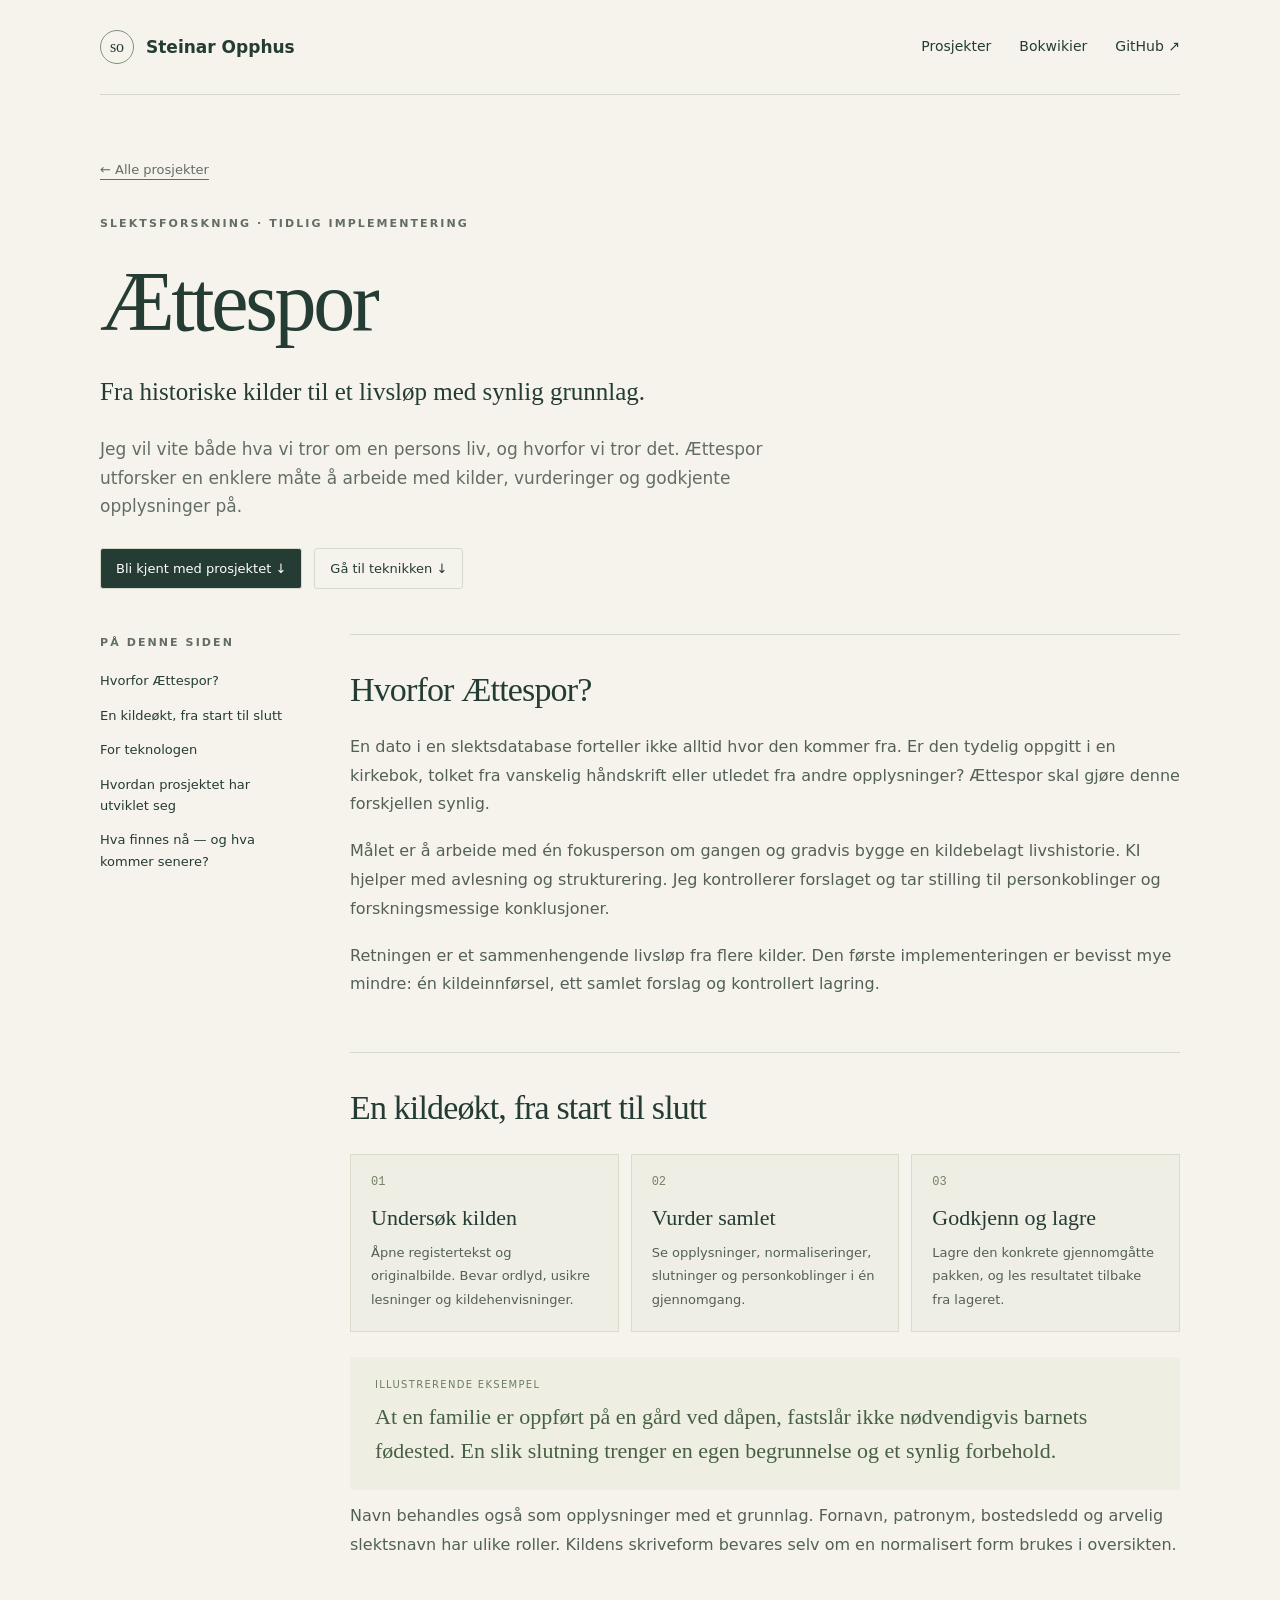
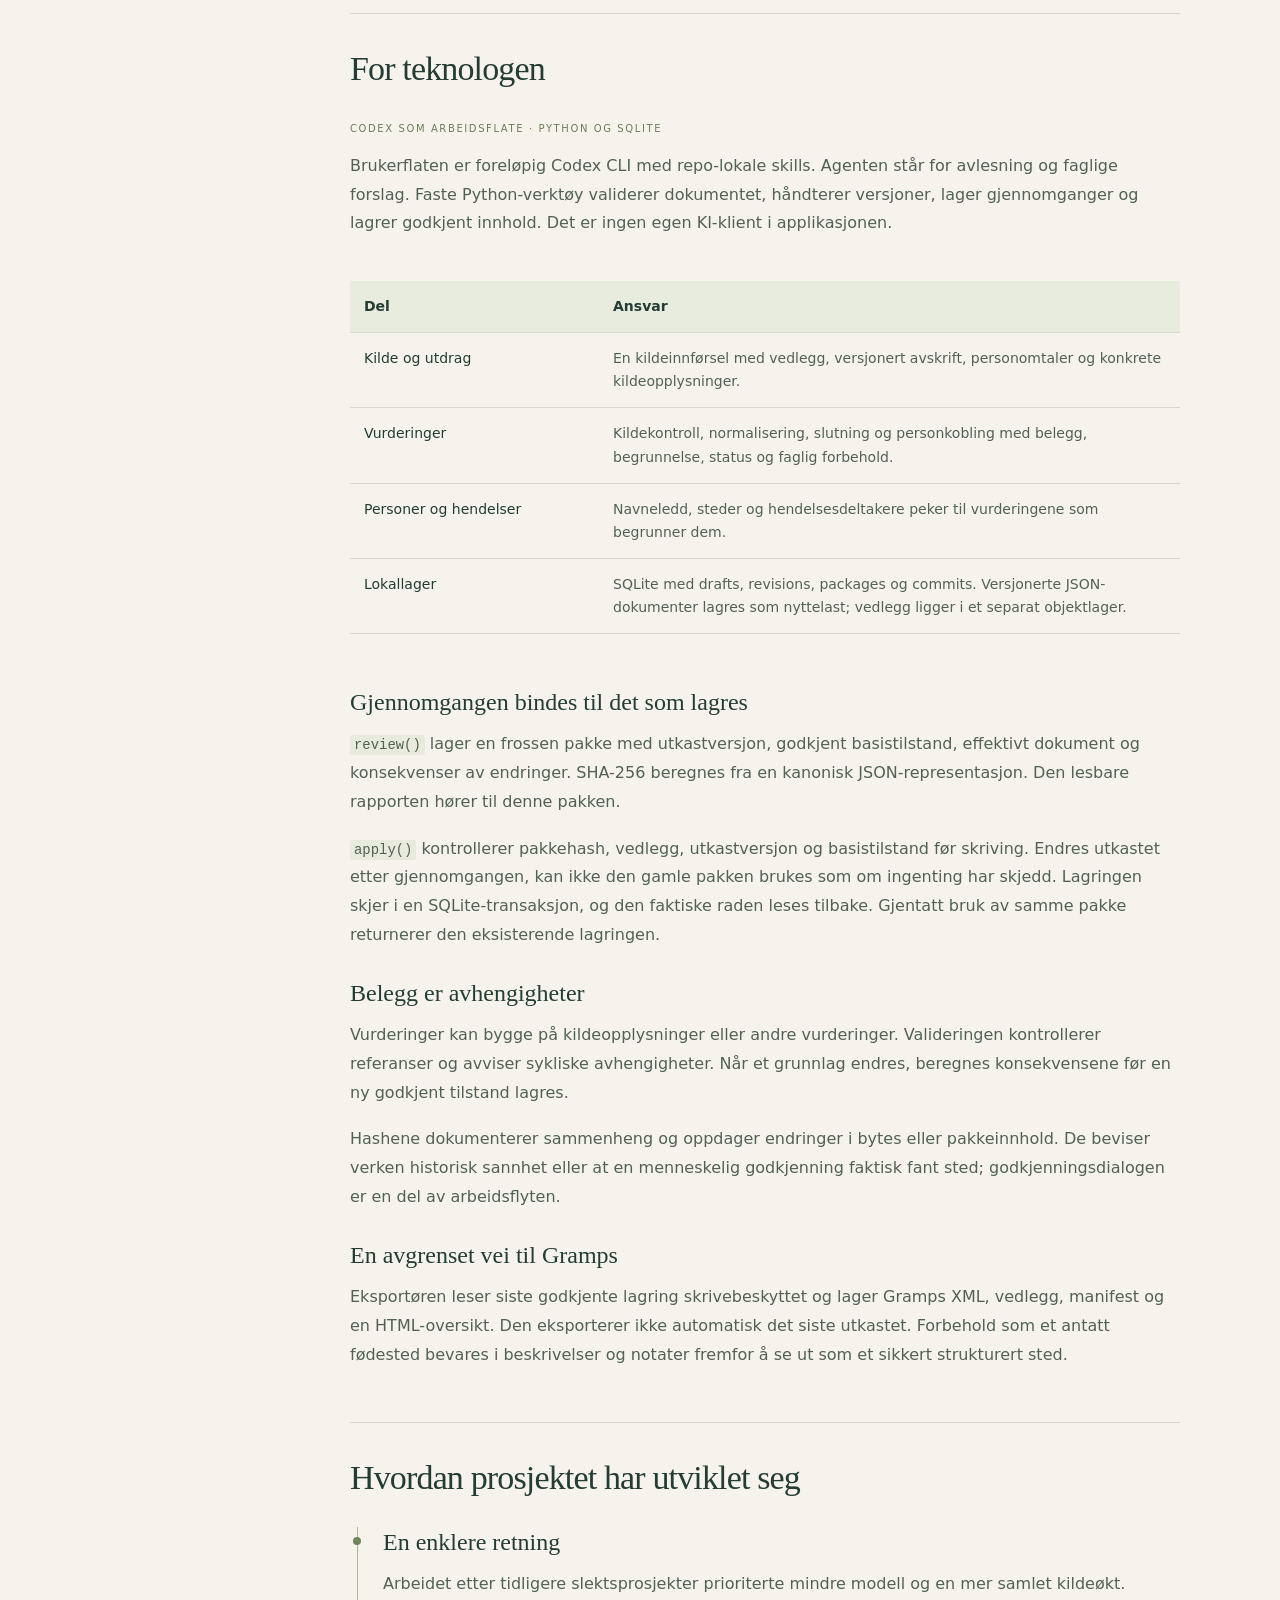
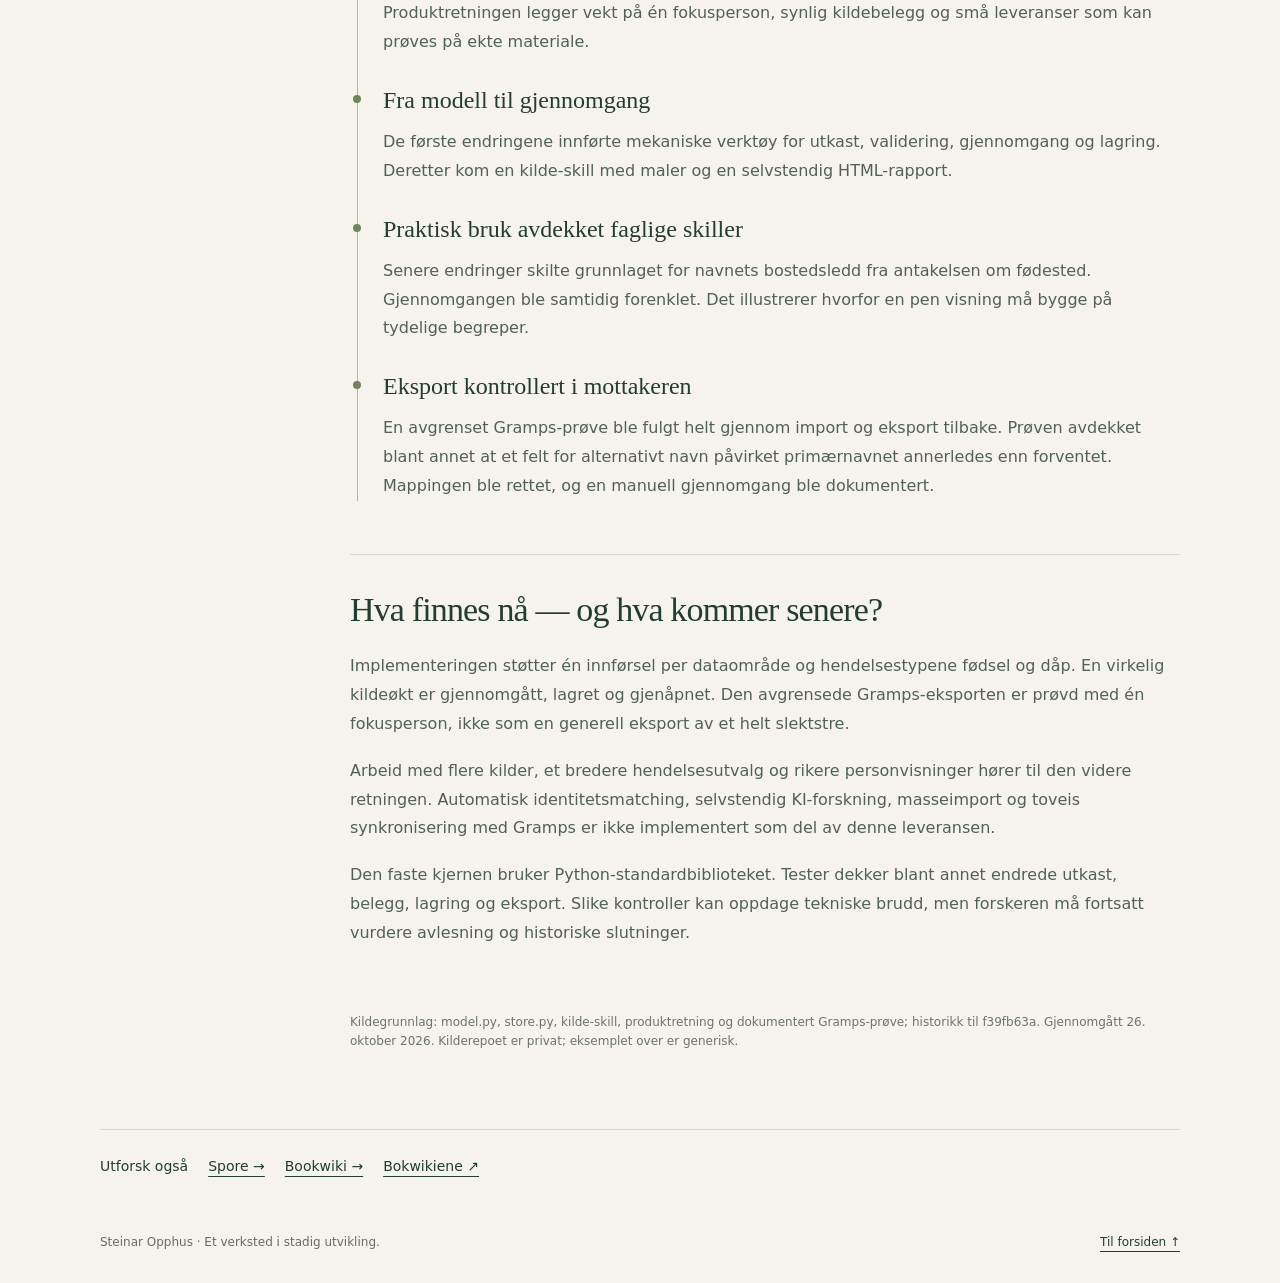
==== aettespor.html @ 86286f9e "Add source-grounded project detail pages for Spore, Bookwiki and Ættespor" ====
<!doctype html><html lang="nb"><head><meta charset="utf-8"><meta name="viewport" content="width=device-width,initial-scale=1"><title>Ættespor — Steinar Opphus</title><meta name="description" content="Fra historiske kilder til et livsløp med synlig grunnlag."><meta name="theme-color" content="#f5f3eb"><link rel="stylesheet" href="site.css"></head><body><a class="skip" href="#innhold">Hopp til innhold</a><div class="wrap"><header><a class="brand" href="index.html"><span class="mark" aria-hidden="true">so</span>Steinar Opphus</a><nav aria-label="Hovedmeny"><a href="index.html#prosjekter">Prosjekter</a><a href="index.html#bokwikier">Bokwikier</a><a href="https://github.com/steinar-opphus">GitHub ↗</a></nav></header><main id="innhold"><div class="detail-hero"><div class="breadcrumb"><a href="index.html#prosjekter">← Alle prosjekter</a></div><p class="eyebrow">Slektsforskning · tidlig implementering</p><h1>Ættespor</h1><p class="lead">Fra historiske kilder til et livsløp med synlig grunnlag.</p><p class="intro">Jeg vil vite både hva vi tror om en persons liv, og hvorfor vi tror det. Ættespor utforsker en enklere måte å arbeide med kilder, vurderinger og godkjente opplysninger på.</p><div class="jump"><a href="#formaal">Bli kjent med prosjektet ↓</a><a href="#teknisk">Gå til teknikken ↓</a></div></div><div class="detail-grid"><aside class="toc" aria-label="På denne siden"><p class="eyebrow">På denne siden</p><a href="#formaal">Hvorfor Ættespor?</a><a href="#arbeidsflyt">En kildeøkt, fra start til slutt</a><a href="#teknisk">For teknologen</a><a href="#historikk">Hvordan prosjektet har utviklet seg</a><a href="#status">Hva finnes nå — og hva kommer senere?</a></aside><div><section class="article-section" id="formaal"><h2>Hvorfor Ættespor?</h2><p>En dato i en slektsdatabase forteller ikke alltid hvor den kommer fra. Er den tydelig oppgitt i en kirkebok, tolket fra vanskelig håndskrift eller utledet fra andre opplysninger? Ættespor skal gjøre denne forskjellen synlig.</p><p>Målet er å arbeide med én fokusperson om gangen og gradvis bygge en kildebelagt livshistorie. KI hjelper med avlesning og strukturering. Jeg kontrollerer forslaget og tar stilling til personkoblinger og forskningsmessige konklusjoner.</p><p>Retningen er et sammenhengende livsløp fra flere kilder. Den første implementeringen er bevisst mye mindre: én kildeinnførsel, ett samlet forslag og kontrollert lagring.</p></section><section class="article-section" id="arbeidsflyt"><h2>En kildeøkt, fra start til slutt</h2><div class="steps"><div class="step"><b>Undersøk kilden</b><p>Åpne registertekst og originalbilde. Bevar ordlyd, usikre lesninger og kildehenvisninger.</p></div><div class="step"><b>Vurder samlet</b><p>Se opplysninger, normaliseringer, slutninger og personkoblinger i én gjennomgang.</p></div><div class="step"><b>Godkjenn og lagre</b><p>Lagre den konkrete gjennomgåtte pakken, og les resultatet tilbake fra lageret.</p></div></div><div class="sample"><small>Illustrerende eksempel</small>At en familie er oppført på en gård ved dåpen, fastslår ikke nødvendigvis barnets fødested. En slik slutning trenger en egen begrunnelse og et synlig forbehold.</div><p>Navn behandles også som opplysninger med et grunnlag. Fornavn, patronym, bostedsledd og arvelig slektsnavn har ulike roller. Kildens skriveform bevares selv om en normalisert form brukes i oversikten.</p></section><section class="article-section" id="teknisk"><h2>For teknologen</h2><span class="tech-label">Codex som arbeidsflate · Python og SQLite</span><p>Brukerflaten er foreløpig Codex CLI med repo-lokale skills. Agenten står for avlesning og faglige forslag. Faste Python-verktøy validerer dokumentet, håndterer versjoner, lager gjennomganger og lagrer godkjent innhold. Det er ingen egen KI-klient i applikasjonen.</p><div class="table-wrap"><table><thead><tr><th>Del</th><th>Ansvar</th></tr></thead><tbody><tr><td>Kilde og utdrag</td><td>En kildeinnførsel med vedlegg, versjonert avskrift, personomtaler og konkrete kildeopplysninger.</td></tr><tr><td>Vurderinger</td><td>Kildekontroll, normalisering, slutning og personkobling med belegg, begrunnelse, status og faglig forbehold.</td></tr><tr><td>Personer og hendelser</td><td>Navneledd, steder og hendelsesdeltakere peker til vurderingene som begrunner dem.</td></tr><tr><td>Lokallager</td><td>SQLite med drafts, revisions, packages og commits. Versjonerte JSON-dokumenter lagres som nyttelast; vedlegg ligger i et separat objektlager.</td></tr></tbody></table></div><h3>Gjennomgangen bindes til det som lagres</h3><p><code>review()</code> lager en frossen pakke med utkastversjon, godkjent basistilstand, effektivt dokument og konsekvenser av endringer. SHA-256 beregnes fra en kanonisk JSON-representasjon. Den lesbare rapporten hører til denne pakken.</p><p><code>apply()</code> kontrollerer pakkehash, vedlegg, utkastversjon og basistilstand før skriving. Endres utkastet etter gjennomgangen, kan ikke den gamle pakken brukes som om ingenting har skjedd. Lagringen skjer i en SQLite-transaksjon, og den faktiske raden leses tilbake. Gjentatt bruk av samme pakke returnerer den eksisterende lagringen.</p><h3>Belegg er avhengigheter</h3><p>Vurderinger kan bygge på kildeopplysninger eller andre vurderinger. Valideringen kontrollerer referanser og avviser sykliske avhengigheter. Når et grunnlag endres, beregnes konsekvensene før en ny godkjent tilstand lagres.</p><p>Hashene dokumenterer sammenheng og oppdager endringer i bytes eller pakkeinnhold. De beviser verken historisk sannhet eller at en menneskelig godkjenning faktisk fant sted; godkjenningsdialogen er en del av arbeidsflyten.</p><h3>En avgrenset vei til Gramps</h3><p>Eksportøren leser siste godkjente lagring skrivebeskyttet og lager Gramps XML, vedlegg, manifest og en HTML-oversikt. Den eksporterer ikke automatisk det siste utkastet. Forbehold som et antatt fødested bevares i beskrivelser og notater fremfor å se ut som et sikkert strukturert sted.</p></section><section class="article-section" id="historikk"><h2>Hvordan prosjektet har utviklet seg</h2><div class="history"><h3>En enklere retning</h3><p>Arbeidet etter tidligere slektsprosjekter prioriterte mindre modell og en mer samlet kildeøkt. Produktretningen legger vekt på én fokusperson, synlig kildebelegg og små leveranser som kan prøves på ekte materiale.</p><h3>Fra modell til gjennomgang</h3><p>De første endringene innførte mekaniske verktøy for utkast, validering, gjennomgang og lagring. Deretter kom en kilde-skill med maler og en selvstendig HTML-rapport.</p><h3>Praktisk bruk avdekket faglige skiller</h3><p>Senere endringer skilte grunnlaget for navnets bostedsledd fra antakelsen om fødested. Gjennomgangen ble samtidig forenklet. Det illustrerer hvorfor en pen visning må bygge på tydelige begreper.</p><h3>Eksport kontrollert i mottakeren</h3><p>En avgrenset Gramps-prøve ble fulgt helt gjennom import og eksport tilbake. Prøven avdekket blant annet at et felt for alternativt navn påvirket primærnavnet annerledes enn forventet. Mappingen ble rettet, og en manuell gjennomgang ble dokumentert.</p></div></section><section class="article-section" id="status"><h2>Hva finnes nå — og hva kommer senere?</h2><p>Implementeringen støtter én innførsel per dataområde og hendelsestypene fødsel og dåp. En virkelig kildeøkt er gjennomgått, lagret og gjenåpnet. Den avgrensede Gramps-eksporten er prøvd med én fokusperson, ikke som en generell eksport av et helt slektstre.</p><p>Arbeid med flere kilder, et bredere hendelsesutvalg og rikere personvisninger hører til den videre retningen. Automatisk identitetsmatching, selvstendig KI-forskning, masseimport og toveis synkronisering med Gramps er ikke implementert som del av denne leveransen.</p><p>Den faste kjernen bruker Python-standardbiblioteket. Tester dekker blant annet endrede utkast, belegg, lagring og eksport. Slike kontroller kan oppdage tekniske brudd, men forskeren må fortsatt vurdere avlesning og historiske slutninger.</p></section><p class="source-note">Kildegrunnlag: model.py, store.py, kilde-skill, produktretning og dokumentert Gramps-prøve; historikk til f39fb63a. Gjennomgått 26. oktober 2026. Kilderepoet er privat; eksemplet over er generisk.</p></div></div><div class="next-projects"><span>Utforsk også</span><a href="spore.html">Spore →</a><a href="bookwiki.html">Bookwiki →</a><a href="index.html#bokwikier">Bokwikiene ↗</a></div></main><footer><span>Steinar Opphus · Et verksted i stadig utvikling.</span><a href="index.html">Til forsiden ↑</a></footer></div></body></html>
---- site.css ----
:root{--paper:#f5f3eb;--ink:#243c33;--muted:#626e64;--line:#d5d9cc;--green:#315b46;--serif:Georgia,'Times New Roman',serif}*{box-sizing:border-box}html{scroll-behavior:smooth;scroll-padding-top:28px}body{margin:0;background:var(--paper);color:var(--ink);font:17px/1.65 system-ui,-apple-system,BlinkMacSystemFont,'Segoe UI',sans-serif}a{color:inherit;text-decoration-thickness:1px;text-underline-offset:5px}a:hover{color:#6b5734}a:focus-visible,summary:focus-visible{outline:3px solid #a47330;outline-offset:6px}::selection{background:#d5dfc5}.wrap{max-width:1160px;margin:auto;padding:0 40px}.skip{position:absolute;top:-100px;background:var(--ink);color:white;padding:10px;z-index:3}.skip:focus{top:0}header{display:flex;justify-content:space-between;align-items:center;padding:30px 0;border-bottom:1px solid var(--line);gap:24px}.brand{font-size:17px;font-weight:650;text-decoration:none;display:flex;align-items:center;gap:12px}.mark{width:34px;height:34px;border:1px solid #7f927d;border-radius:50%;display:grid;place-items:center;font:16px var(--serif)}nav{display:flex;gap:28px;font-size:14px}nav a{text-decoration:none}.hero{position:relative;padding:88px 0 76px;display:grid;grid-template-columns:1.4fr 1fr;gap:38px;align-items:center}.eyebrow{font-size:11px;letter-spacing:.19em;text-transform:uppercase;font-weight:650;color:var(--muted);margin:0 0 22px}.hero h1{font:clamp(48px,5.5vw,76px)/1.08 var(--serif);letter-spacing:-.045em;margin:0 0 26px;font-weight:400}.hero h1 em{font-weight:400;color:#657951}.hero p.intro{max-width:520px;color:var(--muted);font-size:18px;line-height:1.8}.button{display:inline-flex;gap:25px;align-items:center;margin-top:20px;background:var(--ink);color:#fff;padding:12px 21px;text-decoration:none;font-size:14px;border-radius:3px}.button:hover{background:var(--green);color:white}.hero-art{height:340px;position:relative;display:grid;place-items:center}.orbit{width:265px;height:265px;border:1px solid #cbd3c0;border-radius:50%;position:absolute}.orbit:after{content:'';position:absolute;inset:25px;border:1px dashed #cbd3c0;border-radius:50%}.note{position:absolute;background:#fffef8;border:1px solid #d8dccc;border-radius:4px;box-shadow:0 15px 30px #243c330b;padding:20px 24px;width:178px}.note strong{display:block;font:23px var(--serif);margin:4px 0}.note small{font-size:10px;letter-spacing:.13em;text-transform:uppercase;color:var(--muted)}.note .glyph{font:32px var(--serif);color:#778b58}.note.one{left:8%;top:9%;transform:rotate(-9deg)}.note.two{right:-1%;top:35%;transform:rotate(8deg);background:#e3e9db}.note.three{left:11%;bottom:0;transform:rotate(-3deg);background:#eee7da}.caption{font-size:10px;letter-spacing:.15em;text-transform:uppercase;color:#788471}.section-head{display:flex;justify-content:space-between;gap:24px;align-items:baseline;margin:0 0 30px;border-top:1px solid var(--line);padding-top:30px}.section-head h2{font:34px var(--serif);margin:0;letter-spacing:-.025em}.section-head span{font-size:12px;color:var(--muted)}.projects{padding-bottom:70px}.project{display:grid;grid-template-columns:1fr 1fr;min-height:330px;border:1px solid var(--line);margin-bottom:24px;background:#faf9f3;border-radius:6px;overflow:hidden}.project:nth-of-type(even) .visual{order:2}.copy{padding:36px 42px}.status{font-size:10px;text-transform:uppercase;letter-spacing:.12em;color:#526b46;display:flex;align-items:center;gap:7px}.status:before{content:'';width:6px;height:6px;background:#738c54;border-radius:50%}.copy h3{font:38px var(--serif);margin:12px 0 6px;letter-spacing:-.03em}.subtitle{font-size:15px;margin:0 0 15px;color:#62704d}.copy p{font-size:15px;color:var(--muted);margin:12px 0}.tags{display:flex;gap:8px;flex-wrap:wrap;margin:22px 0 0}.tags span{font:10px/1.5 ui-monospace,monospace;border:1px solid #d9ddcf;border-radius:3px;padding:4px 8px;color:#5a675b}details{margin-top:22px;font-size:14px;border-top:1px solid var(--line);padding-top:13px}summary{cursor:pointer;list-style:none;font-weight:550}summary:after{content:'+';float:right;font-size:19px}details[open] summary:after{content:'−'}details p{font-size:14px!important}details ul{padding-left:19px;color:var(--muted)}.visual{background:#e1e7d8;display:flex;flex-direction:column;align-items:center;justify-content:center;padding:35px;position:relative;min-height:310px}.visual .caption{position:absolute;bottom:16px;left:22px}.phone{background:#f9faf4;border:5px solid #344c3d;border-radius:26px;width:200px;box-shadow:15px 22px 0 #82927224;padding:17px 13px;transform:rotate(-5deg)}.phone-top{display:flex;justify-content:space-between;font:10px system-ui;margin-bottom:10px}.phone-scene{height:105px;background:#d9e2c7;border-radius:9px;display:grid;place-items:center}.mushroom{width:80px;height:45px;border-radius:90px 90px 12px 12px;background:#8a9c61;position:relative;margin-top:-20px}.mushroom:after{content:'';position:absolute;width:17px;height:42px;background:#b4bea0;left:32px;top:45px;border-radius:0 0 7px 7px}.phone b{font:18px var(--serif);display:block;margin-top:12px}.phone p{font-size:9px;line-height:1.5;color:#5f6b59;margin:5px 0 10px}.phone-bar{height:5px;background:#d5ddca;border-radius:4px;margin:7px 0}.phone-bar.short{width:67%}.phone-pill{background:#365940;color:white;text-align:center;padding:7px;font-size:9px;border-radius:5px;margin-top:12px}.book-visual{background:#e6e3dc}.mini-wiki{width:100%;max-width:350px;background:#fffdf7;border:1px solid #c9c6b8;box-shadow:10px 14px 0 #a29d8b1f;transform:rotate(3deg);border-radius:3px;padding:18px}.mini-title{font:24px var(--serif);border-bottom:1px solid #dedbd1;padding-bottom:12px}.mini-body{display:grid;grid-template-columns:73px 1fr;gap:16px;margin-top:15px}.mini-sidebar{font:9px/2.5 system-ui;color:#77796c;border-right:1px solid #dedbd1}.mini-content{font:15px var(--serif)}.mini-content small{display:block;font:9px system-ui;color:#777;margin:7px 0 13px}.mini-lines{height:6px;background:#e3e5d9;margin:9px 0}.mini-cards{display:flex;gap:8px;margin-top:15px}.mini-cards span{background:#dbe2cc;height:60px;flex:1}.mini-cards span:last-child{background:#d8d9cc}.ancestry-visual{background:#e9e3d4}.record{width:100%;max-width:320px;background:#fdfbf4;padding:25px;border:1px solid #d6d0c1;transform:rotate(-3deg);box-shadow:12px 16px 0 #bcb39826}.record-title{font:23px var(--serif);border-bottom:1px solid #ded7c8;padding-bottom:16px}.timeline{border-left:1px solid #b1b99e;margin:20px 0 0 9px;padding-left:20px}.event{position:relative;font-size:10px;padding-bottom:18px;color:#6c735f}.event:before{content:'';position:absolute;left:-24px;top:5px;width:7px;height:7px;border-radius:50%;background:#7e8f64}.event b{font:16px var(--serif);display:block;color:#344a3a}.record-foot{font-size:9px;color:#7a7d6c;border-top:1px solid #ded7c8;padding-top:10px}.archive{display:grid;grid-template-columns:200px 1fr;gap:38px;padding:25px 10px 5px}.archive h3{font:27px var(--serif);margin:6px 0}.archive p{font-size:15px;color:var(--muted);margin:0}.archive .paused{font-size:10px;letter-spacing:.12em;text-transform:uppercase;color:#7c725e}.archive details{max-width:660px}.shelf{background:#e9ecdf;padding:55px 0 64px;border-top:1px solid #d5dbcb}.shelf .section-head{border:0;padding:0;margin-bottom:16px}.shelf-intro{color:var(--muted);font-size:15px;margin-bottom:32px;max-width:660px}.books{display:grid;grid-template-columns:repeat(4,1fr);gap:25px}.book{display:block;text-decoration:none}.cover{aspect-ratio:3/4;background:#3b4b46;border-radius:2px 7px 7px 2px;padding:25px 20px;display:flex;flex-direction:column;justify-content:space-between;box-shadow:5px 7px 13px #22362915,inset 7px 0 #0002;color:#eee9d5;border:1px solid #0001;transition:transform .2s}.book:hover .cover{transform:translateY(-6px)}.cover .author{font-size:9px;letter-spacing:.16em;text-transform:uppercase}.cover .book-title{font:clamp(22px,2.5vw,31px)/1.1 var(--serif);letter-spacing:-.03em}.cover .motif{font:52px var(--serif);opacity:.55}.cover .edition{font:8px system-ui;letter-spacing:.2em;text-transform:uppercase}.ove{background:#aab39a;color:#263e33}.flowers{background:#695e76;color:#f2e8d9}.road{background:#aaa69b;color:#363932}.book-label{display:flex;justify-content:space-between;gap:10px;font-size:12px;margin-top:16px;color:#455543}.book-label span:first-child{font-weight:550}.book-note{font-size:11px;color:#67705f;margin-top:25px}footer{display:flex;justify-content:space-between;align-items:center;gap:20px;padding:30px 0;color:var(--muted);font-size:12px}footer a{color:var(--ink)}@media(max-width:800px){.wrap{padding:0 24px}.hero{grid-template-columns:1fr;padding:60px 0 45px}.hero-art{display:none}.hero h1{font-size:60px}.project{grid-template-columns:1fr}.project:nth-of-type(even) .visual{order:0}.copy{padding:28px}.visual{min-height:300px}.books{grid-template-columns:repeat(2,1fr);gap:25px}.cover .book-title{font-size:30px}.archive{grid-template-columns:1fr;gap:13px}.section-head{align-items:flex-start}.section-head span{max-width:130px;text-align:right}}@media(max-width:420px){header{align-items:flex-start;gap:12px}.brand{font-size:14px}.mark{display:none}nav{gap:15px;font-size:12px}.hero h1{font-size:48px}.hero p.intro{font-size:16px}.section-head h2{font-size:28px}.cover{padding:20px 14px}.cover .book-title{font-size:24px}.cover .author{font-size:8px}footer{align-items:flex-start}}@media(prefers-reduced-motion:reduce){html{scroll-behavior:auto}.cover{transition:none}}

.detail-hero{padding:64px 0 45px;max-width:820px}.breadcrumb{font-size:13px;color:var(--muted);margin-bottom:35px}.detail-hero h1{font:clamp(48px,7vw,84px)/1.1 var(--serif);letter-spacing:-.04em;margin:12px 0 20px}.detail-hero .lead{font:25px/1.5 var(--serif);max-width:750px}.detail-hero .intro{color:var(--muted);max-width:720px}.jump{display:flex;gap:12px;flex-wrap:wrap;margin-top:28px}.jump a{font-size:13px;padding:9px 15px;border:1px solid var(--line);border-radius:3px;text-decoration:none}.jump a:first-child{background:var(--ink);color:white}.detail-grid{display:grid;grid-template-columns:190px 1fr;gap:60px;padding-bottom:65px}.toc{font-size:13px;position:sticky;top:28px;align-self:start}.toc a{display:block;margin:13px 0;text-decoration:none}.toc .eyebrow{margin-bottom:18px}.article-section{padding:35px 0;border-top:1px solid var(--line);scroll-margin-top:25px}.article-section h2{font:34px/1.2 var(--serif);letter-spacing:-.025em;margin:0 0 22px}.article-section h3{font:24px/1.3 var(--serif);margin:28px 0 12px}.article-section p,.article-section li{font-size:16px;line-height:1.8;color:#536155}.article-section p{margin:12px 0 18px}.article-section ul,.article-section ol{padding-left:22px}.article-section li{margin:8px 0}.article-section strong{color:var(--ink)}.callout{border-left:3px solid #819467;background:#e9eddf;padding:18px 23px;margin:25px 0}.callout p{margin:0}.steps{counter-reset:step;display:grid;grid-template-columns:repeat(3,1fr);gap:12px;margin:25px 0}.step{background:#efeee4;border:1px solid #dadccc;padding:20px}.step:before{counter-increment:step;content:'0'counter(step);display:block;font:12px ui-monospace,monospace;color:#738163;margin-bottom:16px}.step b{display:block;font:22px var(--serif);margin-bottom:10px}.step p{font-size:13px;margin:0}.tech-label{font-size:10px;letter-spacing:.16em;text-transform:uppercase;color:#6c7c5d}.table-wrap{overflow-x:auto}table{width:100%;border-collapse:collapse;font-size:14px;margin:25px 0}th,td{text-align:left;vertical-align:top;padding:14px;border-bottom:1px solid var(--line)}th{background:#e8ecde;font-weight:600}td:first-child{width:30%;color:var(--ink)}td{color:#536155}code{font-size:.87em;background:#e7eadd;padding:2px 4px;border-radius:3px;overflow-wrap:anywhere}.history{border-left:1px solid #adb99e;margin:24px 0 0 7px;padding-left:25px}.history h3{position:relative}.history h3:before{content:'';position:absolute;left:-30px;top:10px;width:8px;height:8px;border-radius:50%;background:#71835d}.source-note{font-size:12px!important;color:#6c7567!important}.next-projects{display:flex;gap:20px;flex-wrap:wrap;border-top:1px solid var(--line);padding:25px 0;font-size:14px}.sample{font:22px/1.55 var(--serif);color:#476044;padding:22px 25px;background:#eeeee2;border-radius:4px}.sample small{display:block;font:10px system-ui;text-transform:uppercase;letter-spacing:.13em;margin-bottom:10px;color:#6f7d64}@media(max-width:800px){.detail-grid{grid-template-columns:1fr;gap:10px}.toc{position:static;display:flex;gap:15px;flex-wrap:wrap;padding-bottom:15px}.toc .eyebrow{width:100%;margin-bottom:0}.toc a{margin:0}.detail-hero{padding-top:35px}.steps{grid-template-columns:1fr}.step{display:grid;grid-template-columns:30px 1fr;gap:0 12px}.step:before{grid-row:1/3}.step p{grid-column:2}.detail-hero .lead{font-size:22px}.article-section h2{font-size:29px}}
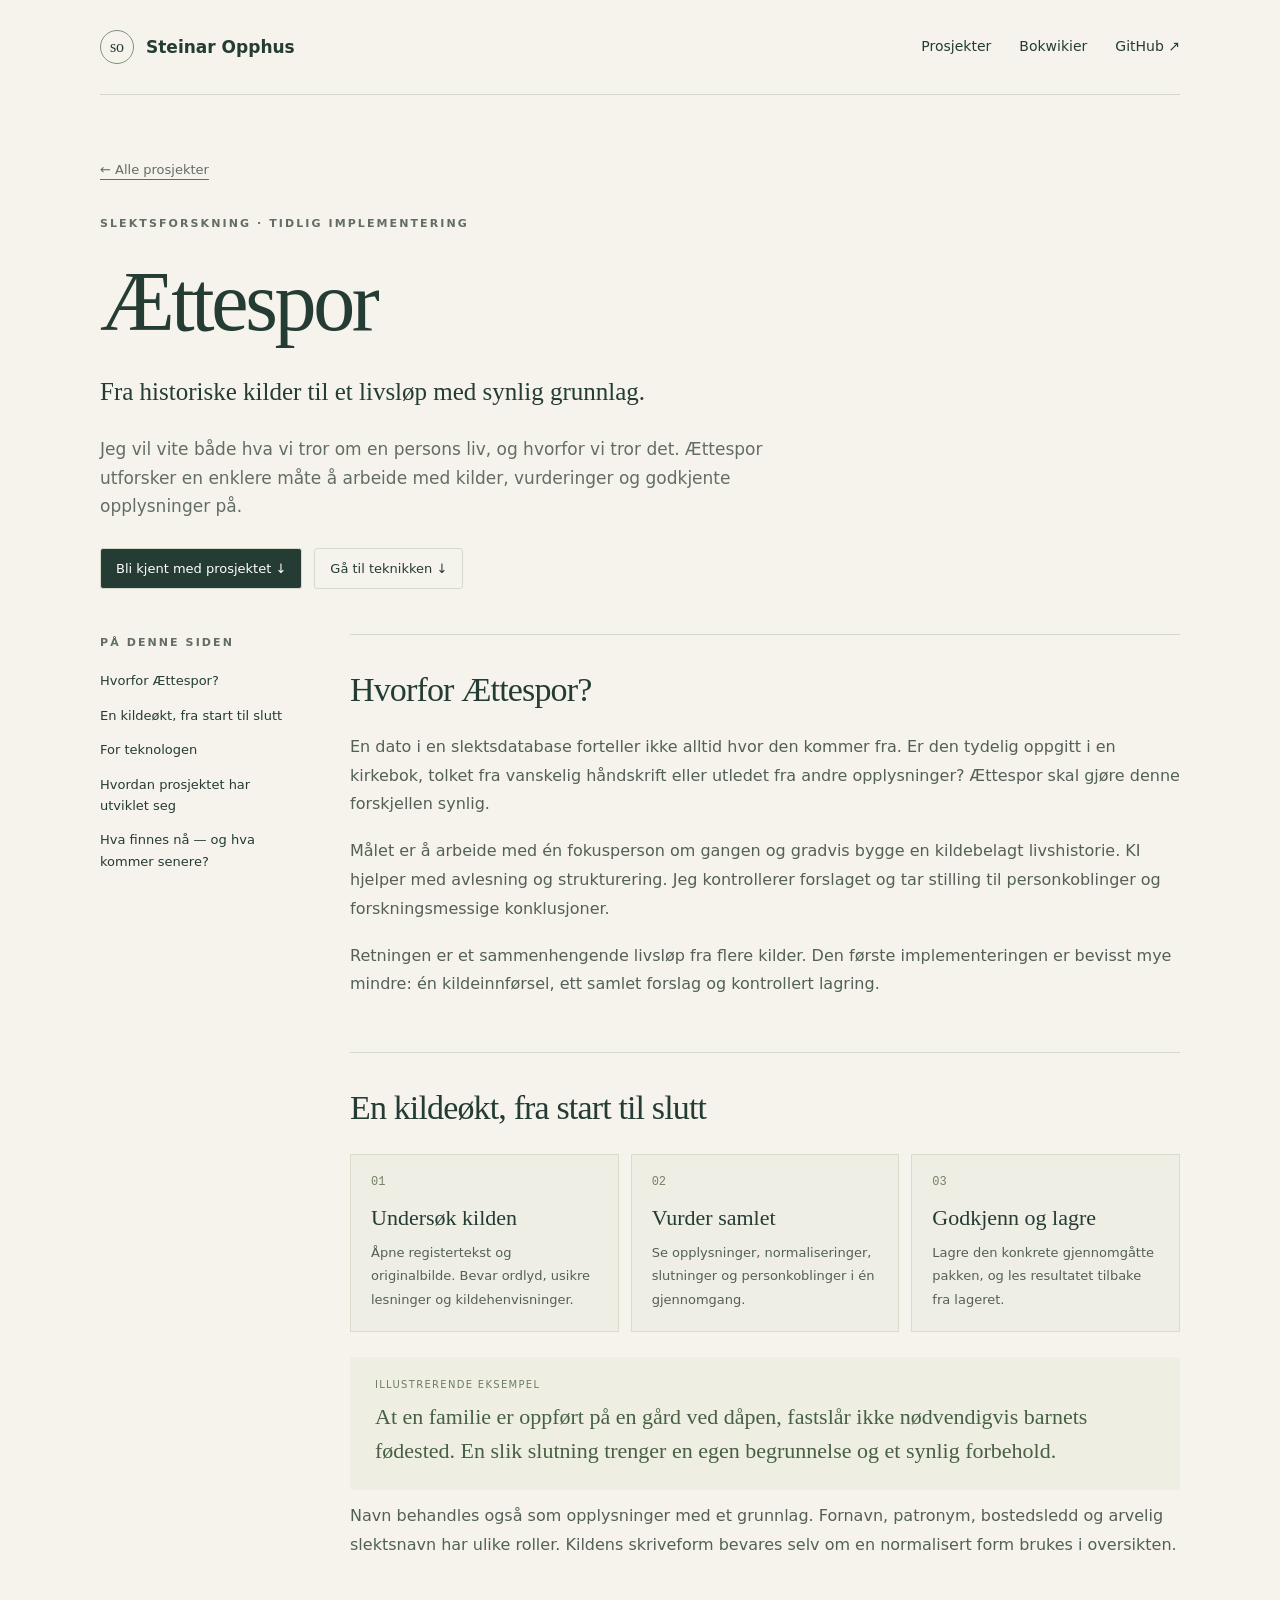
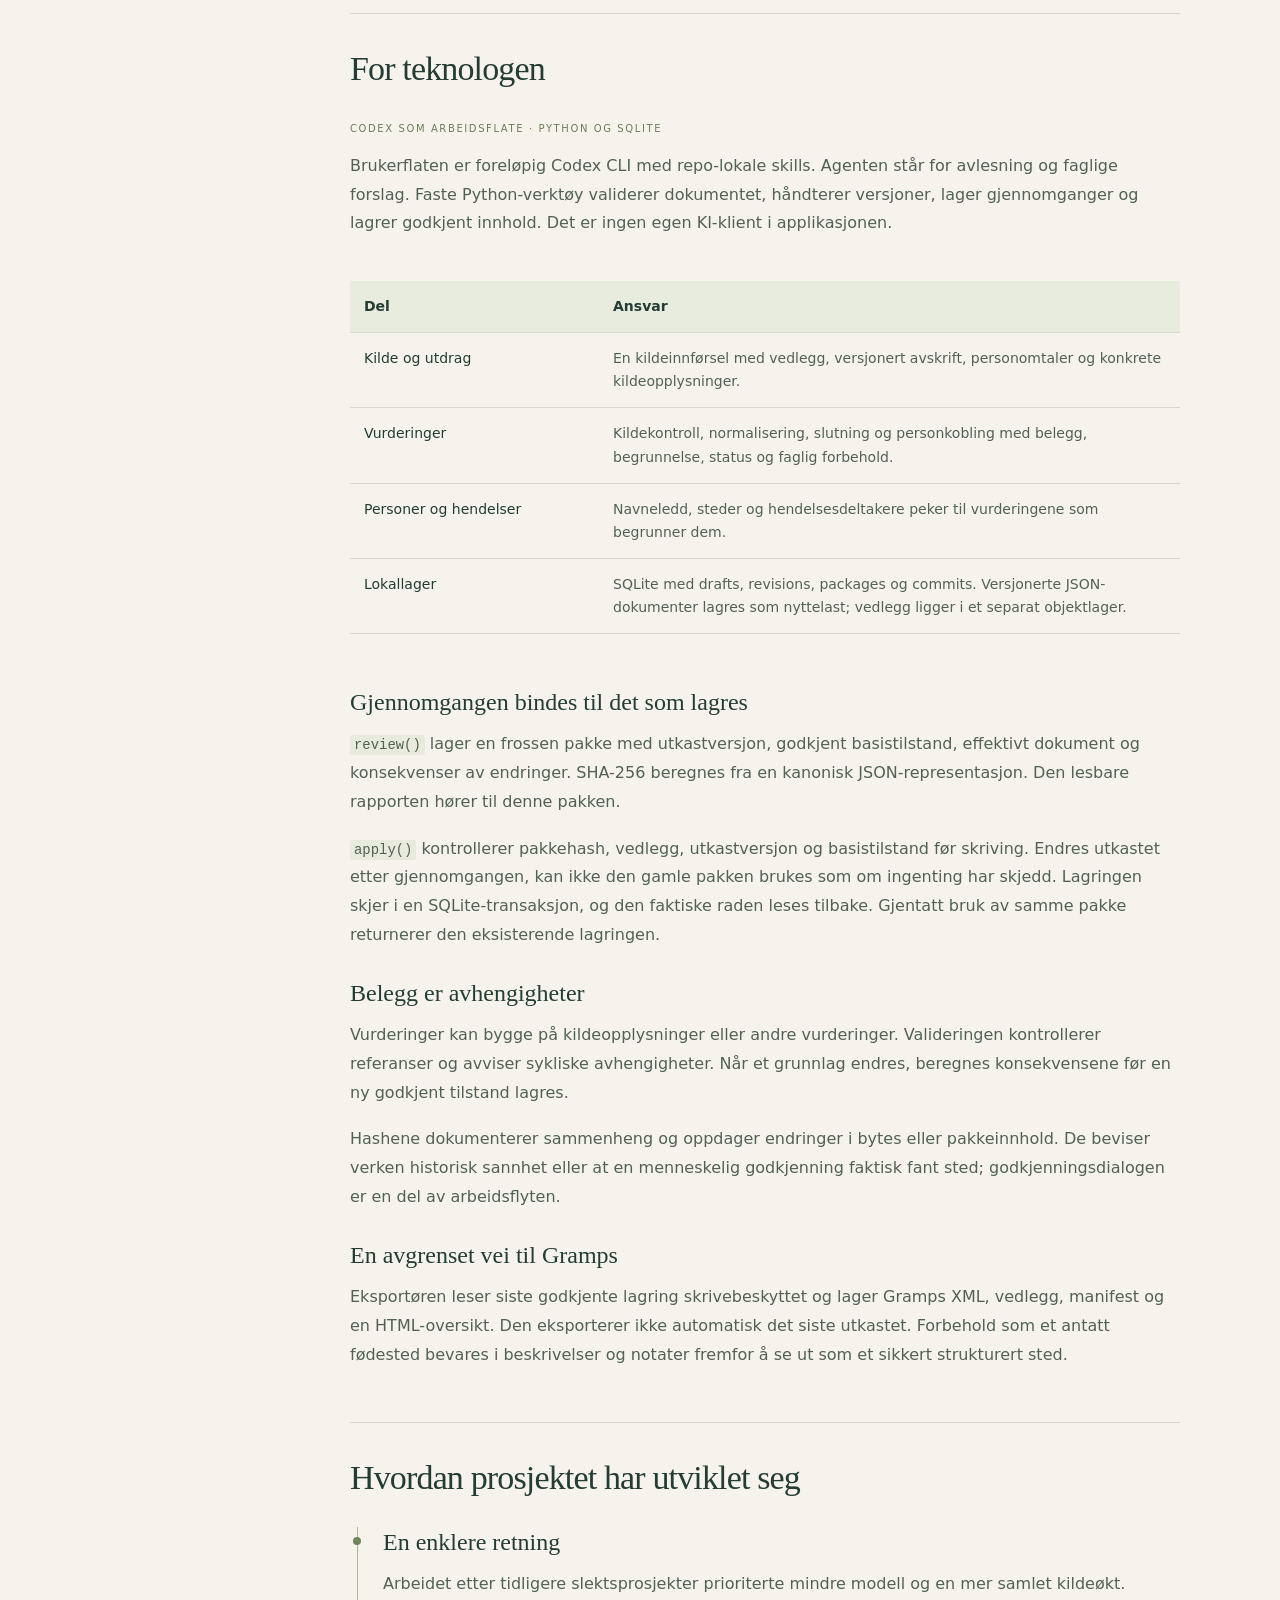
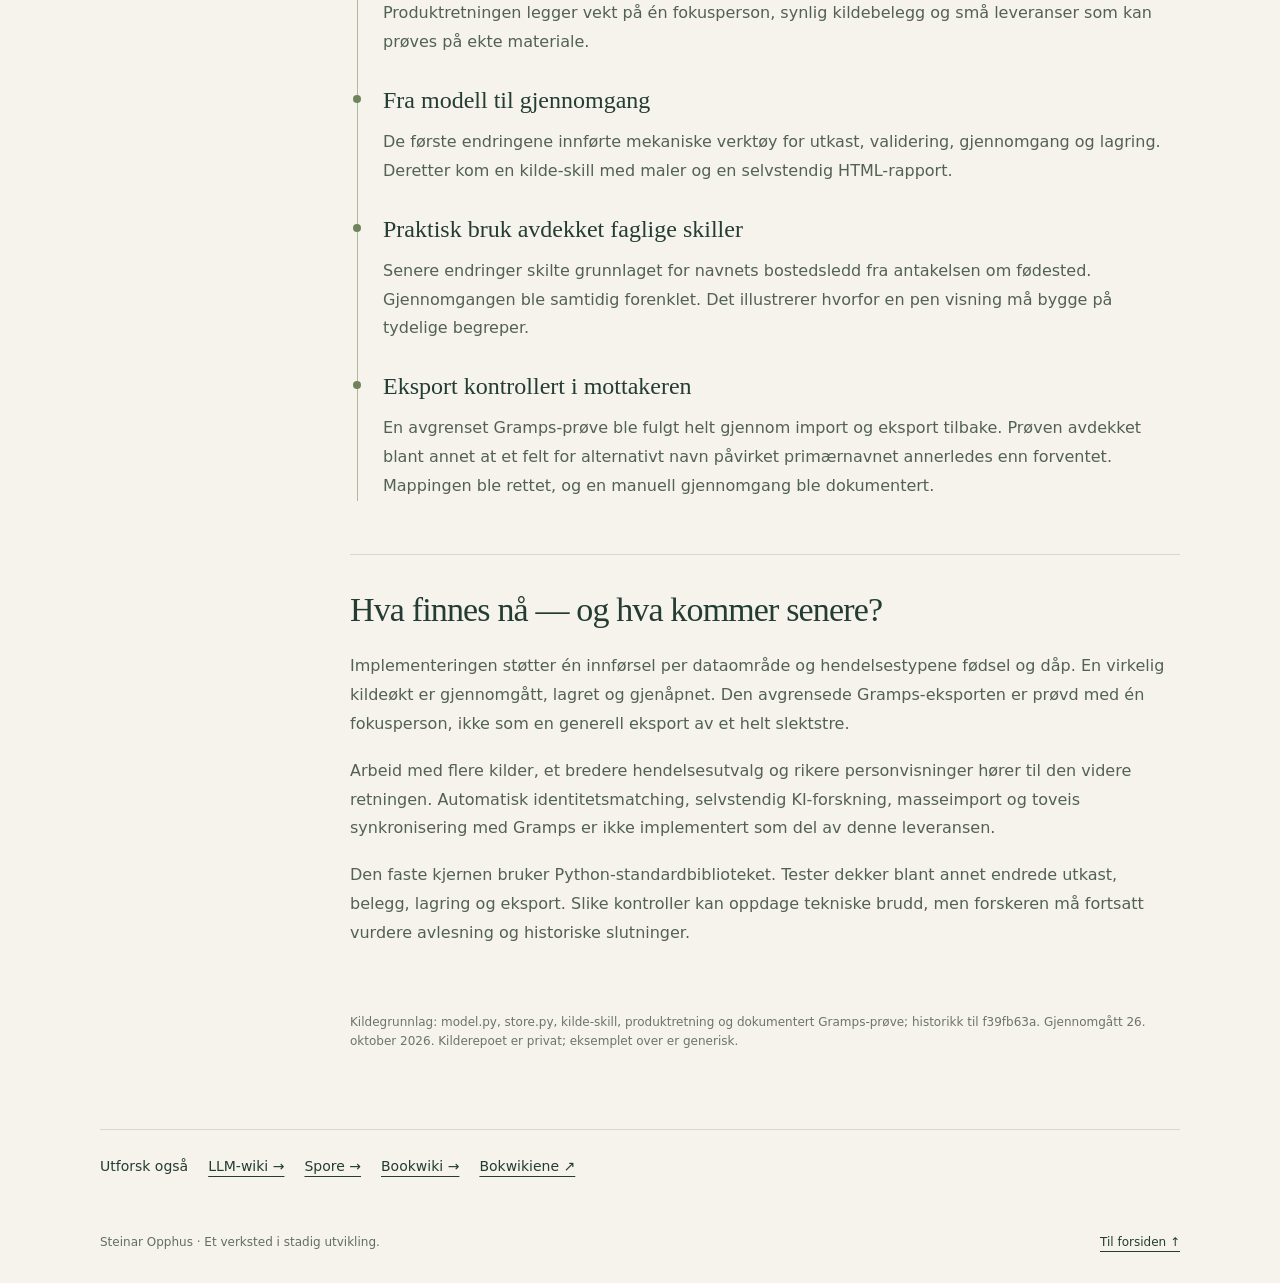
==== commit 315eab2a: "Present personal LLM wiki workflow with public project detail page" ====
--- a/aettespor.html
+++ b/aettespor.html
@@ -1 +1 @@
-<!doctype html><html lang="nb"><head><meta charset="utf-8"><meta name="viewport" content="width=device-width,initial-scale=1"><title>Ættespor — Steinar Opphus</title><meta name="description" content="Fra historiske kilder til et livsløp med synlig grunnlag."><meta name="theme-color" content="#f5f3eb"><link rel="stylesheet" href="site.css"></head><body><a class="skip" href="#innhold">Hopp til innhold</a><div class="wrap"><header><a class="brand" href="index.html"><span class="mark" aria-hidden="true">so</span>Steinar Opphus</a><nav aria-label="Hovedmeny"><a href="index.html#prosjekter">Prosjekter</a><a href="index.html#bokwikier">Bokwikier</a><a href="https://github.com/steinar-opphus">GitHub ↗</a></nav></header><main id="innhold"><div class="detail-hero"><div class="breadcrumb"><a href="index.html#prosjekter">← Alle prosjekter</a></div><p class="eyebrow">Slektsforskning · tidlig implementering</p><h1>Ættespor</h1><p class="lead">Fra historiske kilder til et livsløp med synlig grunnlag.</p><p class="intro">Jeg vil vite både hva vi tror om en persons liv, og hvorfor vi tror det. Ættespor utforsker en enklere måte å arbeide med kilder, vurderinger og godkjente opplysninger på.</p><div class="jump"><a href="#formaal">Bli kjent med prosjektet ↓</a><a href="#teknisk">Gå til teknikken ↓</a></div></div><div class="detail-grid"><aside class="toc" aria-label="På denne siden"><p class="eyebrow">På denne siden</p><a href="#formaal">Hvorfor Ættespor?</a><a href="#arbeidsflyt">En kildeøkt, fra start til slutt</a><a href="#teknisk">For teknologen</a><a href="#historikk">Hvordan prosjektet har utviklet seg</a><a href="#status">Hva finnes nå — og hva kommer senere?</a></aside><div><section class="article-section" id="formaal"><h2>Hvorfor Ættespor?</h2><p>En dato i en slektsdatabase forteller ikke alltid hvor den kommer fra. Er den tydelig oppgitt i en kirkebok, tolket fra vanskelig håndskrift eller utledet fra andre opplysninger? Ættespor skal gjøre denne forskjellen synlig.</p><p>Målet er å arbeide med én fokusperson om gangen og gradvis bygge en kildebelagt livshistorie. KI hjelper med avlesning og strukturering. Jeg kontrollerer forslaget og tar stilling til personkoblinger og forskningsmessige konklusjoner.</p><p>Retningen er et sammenhengende livsløp fra flere kilder. Den første implementeringen er bevisst mye mindre: én kildeinnførsel, ett samlet forslag og kontrollert lagring.</p></section><section class="article-section" id="arbeidsflyt"><h2>En kildeøkt, fra start til slutt</h2><div class="steps"><div class="step"><b>Undersøk kilden</b><p>Åpne registertekst og originalbilde. Bevar ordlyd, usikre lesninger og kildehenvisninger.</p></div><div class="step"><b>Vurder samlet</b><p>Se opplysninger, normaliseringer, slutninger og personkoblinger i én gjennomgang.</p></div><div class="step"><b>Godkjenn og lagre</b><p>Lagre den konkrete gjennomgåtte pakken, og les resultatet tilbake fra lageret.</p></div></div><div class="sample"><small>Illustrerende eksempel</small>At en familie er oppført på en gård ved dåpen, fastslår ikke nødvendigvis barnets fødested. En slik slutning trenger en egen begrunnelse og et synlig forbehold.</div><p>Navn behandles også som opplysninger med et grunnlag. Fornavn, patronym, bostedsledd og arvelig slektsnavn har ulike roller. Kildens skriveform bevares selv om en normalisert form brukes i oversikten.</p></section><section class="article-section" id="teknisk"><h2>For teknologen</h2><span class="tech-label">Codex som arbeidsflate · Python og SQLite</span><p>Brukerflaten er foreløpig Codex CLI med repo-lokale skills. Agenten står for avlesning og faglige forslag. Faste Python-verktøy validerer dokumentet, håndterer versjoner, lager gjennomganger og lagrer godkjent innhold. Det er ingen egen KI-klient i applikasjonen.</p><div class="table-wrap"><table><thead><tr><th>Del</th><th>Ansvar</th></tr></thead><tbody><tr><td>Kilde og utdrag</td><td>En kildeinnførsel med vedlegg, versjonert avskrift, personomtaler og konkrete kildeopplysninger.</td></tr><tr><td>Vurderinger</td><td>Kildekontroll, normalisering, slutning og personkobling med belegg, begrunnelse, status og faglig forbehold.</td></tr><tr><td>Personer og hendelser</td><td>Navneledd, steder og hendelsesdeltakere peker til vurderingene som begrunner dem.</td></tr><tr><td>Lokallager</td><td>SQLite med drafts, revisions, packages og commits. Versjonerte JSON-dokumenter lagres som nyttelast; vedlegg ligger i et separat objektlager.</td></tr></tbody></table></div><h3>Gjennomgangen bindes til det som lagres</h3><p><code>review()</code> lager en frossen pakke med utkastversjon, godkjent basistilstand, effektivt dokument og konsekvenser av endringer. SHA-256 beregnes fra en kanonisk JSON-representasjon. Den lesbare rapporten hører til denne pakken.</p><p><code>apply()</code> kontrollerer pakkehash, vedlegg, utkastversjon og basistilstand før skriving. Endres utkastet etter gjennomgangen, kan ikke den gamle pakken brukes som om ingenting har skjedd. Lagringen skjer i en SQLite-transaksjon, og den faktiske raden leses tilbake. Gjentatt bruk av samme pakke returnerer den eksisterende lagringen.</p><h3>Belegg er avhengigheter</h3><p>Vurderinger kan bygge på kildeopplysninger eller andre vurderinger. Valideringen kontrollerer referanser og avviser sykliske avhengigheter. Når et grunnlag endres, beregnes konsekvensene før en ny godkjent tilstand lagres.</p><p>Hashene dokumenterer sammenheng og oppdager endringer i bytes eller pakkeinnhold. De beviser verken historisk sannhet eller at en menneskelig godkjenning faktisk fant sted; godkjenningsdialogen er en del av arbeidsflyten.</p><h3>En avgrenset vei til Gramps</h3><p>Eksportøren leser siste godkjente lagring skrivebeskyttet og lager Gramps XML, vedlegg, manifest og en HTML-oversikt. Den eksporterer ikke automatisk det siste utkastet. Forbehold som et antatt fødested bevares i beskrivelser og notater fremfor å se ut som et sikkert strukturert sted.</p></section><section class="article-section" id="historikk"><h2>Hvordan prosjektet har utviklet seg</h2><div class="history"><h3>En enklere retning</h3><p>Arbeidet etter tidligere slektsprosjekter prioriterte mindre modell og en mer samlet kildeøkt. Produktretningen legger vekt på én fokusperson, synlig kildebelegg og små leveranser som kan prøves på ekte materiale.</p><h3>Fra modell til gjennomgang</h3><p>De første endringene innførte mekaniske verktøy for utkast, validering, gjennomgang og lagring. Deretter kom en kilde-skill med maler og en selvstendig HTML-rapport.</p><h3>Praktisk bruk avdekket faglige skiller</h3><p>Senere endringer skilte grunnlaget for navnets bostedsledd fra antakelsen om fødested. Gjennomgangen ble samtidig forenklet. Det illustrerer hvorfor en pen visning må bygge på tydelige begreper.</p><h3>Eksport kontrollert i mottakeren</h3><p>En avgrenset Gramps-prøve ble fulgt helt gjennom import og eksport tilbake. Prøven avdekket blant annet at et felt for alternativt navn påvirket primærnavnet annerledes enn forventet. Mappingen ble rettet, og en manuell gjennomgang ble dokumentert.</p></div></section><section class="article-section" id="status"><h2>Hva finnes nå — og hva kommer senere?</h2><p>Implementeringen støtter én innførsel per dataområde og hendelsestypene fødsel og dåp. En virkelig kildeøkt er gjennomgått, lagret og gjenåpnet. Den avgrensede Gramps-eksporten er prøvd med én fokusperson, ikke som en generell eksport av et helt slektstre.</p><p>Arbeid med flere kilder, et bredere hendelsesutvalg og rikere personvisninger hører til den videre retningen. Automatisk identitetsmatching, selvstendig KI-forskning, masseimport og toveis synkronisering med Gramps er ikke implementert som del av denne leveransen.</p><p>Den faste kjernen bruker Python-standardbiblioteket. Tester dekker blant annet endrede utkast, belegg, lagring og eksport. Slike kontroller kan oppdage tekniske brudd, men forskeren må fortsatt vurdere avlesning og historiske slutninger.</p></section><p class="source-note">Kildegrunnlag: model.py, store.py, kilde-skill, produktretning og dokumentert Gramps-prøve; historikk til f39fb63a. Gjennomgått 26. oktober 2026. Kilderepoet er privat; eksemplet over er generisk.</p></div></div><div class="next-projects"><span>Utforsk også</span><a href="spore.html">Spore →</a><a href="bookwiki.html">Bookwiki →</a><a href="index.html#bokwikier">Bokwikiene ↗</a></div></main><footer><span>Steinar Opphus · Et verksted i stadig utvikling.</span><a href="index.html">Til forsiden ↑</a></footer></div></body></html>+<!doctype html><html lang="nb"><head><meta charset="utf-8"><meta name="viewport" content="width=device-width,initial-scale=1"><title>Ættespor — Steinar Opphus</title><meta name="description" content="Fra historiske kilder til et livsløp med synlig grunnlag."><meta name="theme-color" content="#f5f3eb"><link rel="stylesheet" href="site.css"></head><body><a class="skip" href="#innhold">Hopp til innhold</a><div class="wrap"><header><a class="brand" href="index.html"><span class="mark" aria-hidden="true">so</span>Steinar Opphus</a><nav aria-label="Hovedmeny"><a href="index.html#prosjekter">Prosjekter</a><a href="index.html#bokwikier">Bokwikier</a><a href="https://github.com/steinar-opphus">GitHub ↗</a></nav></header><main id="innhold"><div class="detail-hero"><div class="breadcrumb"><a href="index.html#prosjekter">← Alle prosjekter</a></div><p class="eyebrow">Slektsforskning · tidlig implementering</p><h1>Ættespor</h1><p class="lead">Fra historiske kilder til et livsløp med synlig grunnlag.</p><p class="intro">Jeg vil vite både hva vi tror om en persons liv, og hvorfor vi tror det. Ættespor utforsker en enklere måte å arbeide med kilder, vurderinger og godkjente opplysninger på.</p><div class="jump"><a href="#formaal">Bli kjent med prosjektet ↓</a><a href="#teknisk">Gå til teknikken ↓</a></div></div><div class="detail-grid"><aside class="toc" aria-label="På denne siden"><p class="eyebrow">På denne siden</p><a href="#formaal">Hvorfor Ættespor?</a><a href="#arbeidsflyt">En kildeøkt, fra start til slutt</a><a href="#teknisk">For teknologen</a><a href="#historikk">Hvordan prosjektet har utviklet seg</a><a href="#status">Hva finnes nå — og hva kommer senere?</a></aside><div><section class="article-section" id="formaal"><h2>Hvorfor Ættespor?</h2><p>En dato i en slektsdatabase forteller ikke alltid hvor den kommer fra. Er den tydelig oppgitt i en kirkebok, tolket fra vanskelig håndskrift eller utledet fra andre opplysninger? Ættespor skal gjøre denne forskjellen synlig.</p><p>Målet er å arbeide med én fokusperson om gangen og gradvis bygge en kildebelagt livshistorie. KI hjelper med avlesning og strukturering. Jeg kontrollerer forslaget og tar stilling til personkoblinger og forskningsmessige konklusjoner.</p><p>Retningen er et sammenhengende livsløp fra flere kilder. Den første implementeringen er bevisst mye mindre: én kildeinnførsel, ett samlet forslag og kontrollert lagring.</p></section><section class="article-section" id="arbeidsflyt"><h2>En kildeøkt, fra start til slutt</h2><div class="steps"><div class="step"><b>Undersøk kilden</b><p>Åpne registertekst og originalbilde. Bevar ordlyd, usikre lesninger og kildehenvisninger.</p></div><div class="step"><b>Vurder samlet</b><p>Se opplysninger, normaliseringer, slutninger og personkoblinger i én gjennomgang.</p></div><div class="step"><b>Godkjenn og lagre</b><p>Lagre den konkrete gjennomgåtte pakken, og les resultatet tilbake fra lageret.</p></div></div><div class="sample"><small>Illustrerende eksempel</small>At en familie er oppført på en gård ved dåpen, fastslår ikke nødvendigvis barnets fødested. En slik slutning trenger en egen begrunnelse og et synlig forbehold.</div><p>Navn behandles også som opplysninger med et grunnlag. Fornavn, patronym, bostedsledd og arvelig slektsnavn har ulike roller. Kildens skriveform bevares selv om en normalisert form brukes i oversikten.</p></section><section class="article-section" id="teknisk"><h2>For teknologen</h2><span class="tech-label">Codex som arbeidsflate · Python og SQLite</span><p>Brukerflaten er foreløpig Codex CLI med repo-lokale skills. Agenten står for avlesning og faglige forslag. Faste Python-verktøy validerer dokumentet, håndterer versjoner, lager gjennomganger og lagrer godkjent innhold. Det er ingen egen KI-klient i applikasjonen.</p><div class="table-wrap"><table><thead><tr><th>Del</th><th>Ansvar</th></tr></thead><tbody><tr><td>Kilde og utdrag</td><td>En kildeinnførsel med vedlegg, versjonert avskrift, personomtaler og konkrete kildeopplysninger.</td></tr><tr><td>Vurderinger</td><td>Kildekontroll, normalisering, slutning og personkobling med belegg, begrunnelse, status og faglig forbehold.</td></tr><tr><td>Personer og hendelser</td><td>Navneledd, steder og hendelsesdeltakere peker til vurderingene som begrunner dem.</td></tr><tr><td>Lokallager</td><td>SQLite med drafts, revisions, packages og commits. Versjonerte JSON-dokumenter lagres som nyttelast; vedlegg ligger i et separat objektlager.</td></tr></tbody></table></div><h3>Gjennomgangen bindes til det som lagres</h3><p><code>review()</code> lager en frossen pakke med utkastversjon, godkjent basistilstand, effektivt dokument og konsekvenser av endringer. SHA-256 beregnes fra en kanonisk JSON-representasjon. Den lesbare rapporten hører til denne pakken.</p><p><code>apply()</code> kontrollerer pakkehash, vedlegg, utkastversjon og basistilstand før skriving. Endres utkastet etter gjennomgangen, kan ikke den gamle pakken brukes som om ingenting har skjedd. Lagringen skjer i en SQLite-transaksjon, og den faktiske raden leses tilbake. Gjentatt bruk av samme pakke returnerer den eksisterende lagringen.</p><h3>Belegg er avhengigheter</h3><p>Vurderinger kan bygge på kildeopplysninger eller andre vurderinger. Valideringen kontrollerer referanser og avviser sykliske avhengigheter. Når et grunnlag endres, beregnes konsekvensene før en ny godkjent tilstand lagres.</p><p>Hashene dokumenterer sammenheng og oppdager endringer i bytes eller pakkeinnhold. De beviser verken historisk sannhet eller at en menneskelig godkjenning faktisk fant sted; godkjenningsdialogen er en del av arbeidsflyten.</p><h3>En avgrenset vei til Gramps</h3><p>Eksportøren leser siste godkjente lagring skrivebeskyttet og lager Gramps XML, vedlegg, manifest og en HTML-oversikt. Den eksporterer ikke automatisk det siste utkastet. Forbehold som et antatt fødested bevares i beskrivelser og notater fremfor å se ut som et sikkert strukturert sted.</p></section><section class="article-section" id="historikk"><h2>Hvordan prosjektet har utviklet seg</h2><div class="history"><h3>En enklere retning</h3><p>Arbeidet etter tidligere slektsprosjekter prioriterte mindre modell og en mer samlet kildeøkt. Produktretningen legger vekt på én fokusperson, synlig kildebelegg og små leveranser som kan prøves på ekte materiale.</p><h3>Fra modell til gjennomgang</h3><p>De første endringene innførte mekaniske verktøy for utkast, validering, gjennomgang og lagring. Deretter kom en kilde-skill med maler og en selvstendig HTML-rapport.</p><h3>Praktisk bruk avdekket faglige skiller</h3><p>Senere endringer skilte grunnlaget for navnets bostedsledd fra antakelsen om fødested. Gjennomgangen ble samtidig forenklet. Det illustrerer hvorfor en pen visning må bygge på tydelige begreper.</p><h3>Eksport kontrollert i mottakeren</h3><p>En avgrenset Gramps-prøve ble fulgt helt gjennom import og eksport tilbake. Prøven avdekket blant annet at et felt for alternativt navn påvirket primærnavnet annerledes enn forventet. Mappingen ble rettet, og en manuell gjennomgang ble dokumentert.</p></div></section><section class="article-section" id="status"><h2>Hva finnes nå — og hva kommer senere?</h2><p>Implementeringen støtter én innførsel per dataområde og hendelsestypene fødsel og dåp. En virkelig kildeøkt er gjennomgått, lagret og gjenåpnet. Den avgrensede Gramps-eksporten er prøvd med én fokusperson, ikke som en generell eksport av et helt slektstre.</p><p>Arbeid med flere kilder, et bredere hendelsesutvalg og rikere personvisninger hører til den videre retningen. Automatisk identitetsmatching, selvstendig KI-forskning, masseimport og toveis synkronisering med Gramps er ikke implementert som del av denne leveransen.</p><p>Den faste kjernen bruker Python-standardbiblioteket. Tester dekker blant annet endrede utkast, belegg, lagring og eksport. Slike kontroller kan oppdage tekniske brudd, men forskeren må fortsatt vurdere avlesning og historiske slutninger.</p></section><p class="source-note">Kildegrunnlag: model.py, store.py, kilde-skill, produktretning og dokumentert Gramps-prøve; historikk til f39fb63a. Gjennomgått 26. oktober 2026. Kilderepoet er privat; eksemplet over er generisk.</p></div></div><div class="next-projects"><span>Utforsk også</span><a href="llm-wiki.html">LLM-wiki →</a><a href="spore.html">Spore →</a><a href="bookwiki.html">Bookwiki →</a><a href="index.html#bokwikier">Bokwikiene ↗</a></div></main><footer><span>Steinar Opphus · Et verksted i stadig utvikling.</span><a href="index.html">Til forsiden ↑</a></footer></div></body></html>
--- a/site.css
+++ b/site.css
@@ -2,3 +2,6 @@
 :root{--paper:#f5f3eb;--ink:#243c33;--muted:#626e64;--line:#d5d9cc;--green:#315b46;--serif:Georgia,'Times New Roman',serif}*{box-sizing:border-box}html{scroll-behavior:smooth;scroll-padding-top:28px}body{margin:0;background:var(--paper);color:var(--ink);font:17px/1.65 system-ui,-apple-system,BlinkMacSystemFont,'Segoe UI',sans-serif}a{color:inherit;text-decoration-thickness:1px;text-underline-offset:5px}a:hover{color:#6b5734}a:focus-visible,summary:focus-visible{outline:3px solid #a47330;outline-offset:6px}::selection{background:#d5dfc5}.wrap{max-width:1160px;margin:auto;padding:0 40px}.skip{position:absolute;top:-100px;background:var(--ink);color:white;padding:10px;z-index:3}.skip:focus{top:0}header{display:flex;justify-content:space-between;align-items:center;padding:30px 0;border-bottom:1px solid var(--line);gap:24px}.brand{font-size:17px;font-weight:650;text-decoration:none;display:flex;align-items:center;gap:12px}.mark{width:34px;height:34px;border:1px solid #7f927d;border-radius:50%;display:grid;place-items:center;font:16px var(--serif)}nav{display:flex;gap:28px;font-size:14px}nav a{text-decoration:none}.hero{position:relative;padding:88px 0 76px;display:grid;grid-template-columns:1.4fr 1fr;gap:38px;align-items:center}.eyebrow{font-size:11px;letter-spacing:.19em;text-transform:uppercase;font-weight:650;color:var(--muted);margin:0 0 22px}.hero h1{font:clamp(48px,5.5vw,76px)/1.08 var(--serif);letter-spacing:-.045em;margin:0 0 26px;font-weight:400}.hero h1 em{font-weight:400;color:#657951}.hero p.intro{max-width:520px;color:var(--muted);font-size:18px;line-height:1.8}.button{display:inline-flex;gap:25px;align-items:center;margin-top:20px;background:var(--ink);color:#fff;padding:12px 21px;text-decoration:none;font-size:14px;border-radius:3px}.button:hover{background:var(--green);color:white}.hero-art{height:340px;position:relative;display:grid;place-items:center}.orbit{width:265px;height:265px;border:1px solid #cbd3c0;border-radius:50%;position:absolute}.orbit:after{content:'';position:absolute;inset:25px;border:1px dashed #cbd3c0;border-radius:50%}.note{position:absolute;background:#fffef8;border:1px solid #d8dccc;border-radius:4px;box-shadow:0 15px 30px #243c330b;padding:20px 24px;width:178px}.note strong{display:block;font:23px var(--serif);margin:4px 0}.note small{font-size:10px;letter-spacing:.13em;text-transform:uppercase;color:var(--muted)}.note .glyph{font:32px var(--serif);color:#778b58}.note.one{left:8%;top:9%;transform:rotate(-9deg)}.note.two{right:-1%;top:35%;transform:rotate(8deg);background:#e3e9db}.note.three{left:11%;bottom:0;transform:rotate(-3deg);background:#eee7da}.caption{font-size:10px;letter-spacing:.15em;text-transform:uppercase;color:#788471}.section-head{display:flex;justify-content:space-between;gap:24px;align-items:baseline;margin:0 0 30px;border-top:1px solid var(--line);padding-top:30px}.section-head h2{font:34px var(--serif);margin:0;letter-spacing:-.025em}.section-head span{font-size:12px;color:var(--muted)}.projects{padding-bottom:70px}.project{display:grid;grid-template-columns:1fr 1fr;min-height:330px;border:1px solid var(--line);margin-bottom:24px;background:#faf9f3;border-radius:6px;overflow:hidden}.project:nth-of-type(even) .visual{order:2}.copy{padding:36px 42px}.status{font-size:10px;text-transform:uppercase;letter-spacing:.12em;color:#526b46;display:flex;align-items:center;gap:7px}.status:before{content:'';width:6px;height:6px;background:#738c54;border-radius:50%}.copy h3{font:38px var(--serif);margin:12px 0 6px;letter-spacing:-.03em}.subtitle{font-size:15px;margin:0 0 15px;color:#62704d}.copy p{font-size:15px;color:var(--muted);margin:12px 0}.tags{display:flex;gap:8px;flex-wrap:wrap;margin:22px 0 0}.tags span{font:10px/1.5 ui-monospace,monospace;border:1px solid #d9ddcf;border-radius:3px;padding:4px 8px;color:#5a675b}details{margin-top:22px;font-size:14px;border-top:1px solid var(--line);padding-top:13px}summary{cursor:pointer;list-style:none;font-weight:550}summary:after{content:'+';float:right;font-size:19px}details[open] summary:after{content:'−'}details p{font-size:14px!important}details ul{padding-left:19px;color:var(--muted)}.visual{background:#e1e7d8;display:flex;flex-direction:column;align-items:center;justify-content:center;padding:35px;position:relative;min-height:310px}.visual .caption{position:absolute;bottom:16px;left:22px}.phone{background:#f9faf4;border:5px solid #344c3d;border-radius:26px;width:200px;box-shadow:15px 22px 0 #82927224;padding:17px 13px;transform:rotate(-5deg)}.phone-top{display:flex;justify-content:space-between;font:10px system-ui;margin-bottom:10px}.phone-scene{height:105px;background:#d9e2c7;border-radius:9px;display:grid;place-items:center}.mushroom{width:80px;height:45px;border-radius:90px 90px 12px 12px;background:#8a9c61;position:relative;margin-top:-20px}.mushroom:after{content:'';position:absolute;width:17px;height:42px;background:#b4bea0;left:32px;top:45px;border-radius:0 0 7px 7px}.phone b{font:18px var(--serif);display:block;margin-top:12px}.phone p{font-size:9px;line-height:1.5;color:#5f6b59;margin:5px 0 10px}.phone-bar{height:5px;background:#d5ddca;border-radius:4px;margin:7px 0}.phone-bar.short{width:67%}.phone-pill{background:#365940;color:white;text-align:center;padding:7px;font-size:9px;border-radius:5px;margin-top:12px}.book-visual{background:#e6e3dc}.mini-wiki{width:100%;max-width:350px;background:#fffdf7;border:1px solid #c9c6b8;box-shadow:10px 14px 0 #a29d8b1f;transform:rotate(3deg);border-radius:3px;padding:18px}.mini-title{font:24px var(--serif);border-bottom:1px solid #dedbd1;padding-bottom:12px}.mini-body{display:grid;grid-template-columns:73px 1fr;gap:16px;margin-top:15px}.mini-sidebar{font:9px/2.5 system-ui;color:#77796c;border-right:1px solid #dedbd1}.mini-content{font:15px var(--serif)}.mini-content small{display:block;font:9px system-ui;color:#777;margin:7px 0 13px}.mini-lines{height:6px;background:#e3e5d9;margin:9px 0}.mini-cards{display:flex;gap:8px;margin-top:15px}.mini-cards span{background:#dbe2cc;height:60px;flex:1}.mini-cards span:last-child{background:#d8d9cc}.ancestry-visual{background:#e9e3d4}.record{width:100%;max-width:320px;background:#fdfbf4;padding:25px;border:1px solid #d6d0c1;transform:rotate(-3deg);box-shadow:12px 16px 0 #bcb39826}.record-title{font:23px var(--serif);border-bottom:1px solid #ded7c8;padding-bottom:16px}.timeline{border-left:1px solid #b1b99e;margin:20px 0 0 9px;padding-left:20px}.event{position:relative;font-size:10px;padding-bottom:18px;color:#6c735f}.event:before{content:'';position:absolute;left:-24px;top:5px;width:7px;height:7px;border-radius:50%;background:#7e8f64}.event b{font:16px var(--serif);display:block;color:#344a3a}.record-foot{font-size:9px;color:#7a7d6c;border-top:1px solid #ded7c8;padding-top:10px}.archive{display:grid;grid-template-columns:200px 1fr;gap:38px;padding:25px 10px 5px}.archive h3{font:27px var(--serif);margin:6px 0}.archive p{font-size:15px;color:var(--muted);margin:0}.archive .paused{font-size:10px;letter-spacing:.12em;text-transform:uppercase;color:#7c725e}.archive details{max-width:660px}.shelf{background:#e9ecdf;padding:55px 0 64px;border-top:1px solid #d5dbcb}.shelf .section-head{border:0;padding:0;margin-bottom:16px}.shelf-intro{color:var(--muted);font-size:15px;margin-bottom:32px;max-width:660px}.books{display:grid;grid-template-columns:repeat(4,1fr);gap:25px}.book{display:block;text-decoration:none}.cover{aspect-ratio:3/4;background:#3b4b46;border-radius:2px 7px 7px 2px;padding:25px 20px;display:flex;flex-direction:column;justify-content:space-between;box-shadow:5px 7px 13px #22362915,inset 7px 0 #0002;color:#eee9d5;border:1px solid #0001;transition:transform .2s}.book:hover .cover{transform:translateY(-6px)}.cover .author{font-size:9px;letter-spacing:.16em;text-transform:uppercase}.cover .book-title{font:clamp(22px,2.5vw,31px)/1.1 var(--serif);letter-spacing:-.03em}.cover .motif{font:52px var(--serif);opacity:.55}.cover .edition{font:8px system-ui;letter-spacing:.2em;text-transform:uppercase}.ove{background:#aab39a;color:#263e33}.flowers{background:#695e76;color:#f2e8d9}.road{background:#aaa69b;color:#363932}.book-label{display:flex;justify-content:space-between;gap:10px;font-size:12px;margin-top:16px;color:#455543}.book-label span:first-child{font-weight:550}.book-note{font-size:11px;color:#67705f;margin-top:25px}footer{display:flex;justify-content:space-between;align-items:center;gap:20px;padding:30px 0;color:var(--muted);font-size:12px}footer a{color:var(--ink)}@media(max-width:800px){.wrap{padding:0 24px}.hero{grid-template-columns:1fr;padding:60px 0 45px}.hero-art{display:none}.hero h1{font-size:60px}.project{grid-template-columns:1fr}.project:nth-of-type(even) .visual{order:0}.copy{padding:28px}.visual{min-height:300px}.books{grid-template-columns:repeat(2,1fr);gap:25px}.cover .book-title{font-size:30px}.archive{grid-template-columns:1fr;gap:13px}.section-head{align-items:flex-start}.section-head span{max-width:130px;text-align:right}}@media(max-width:420px){header{align-items:flex-start;gap:12px}.brand{font-size:14px}.mark{display:none}nav{gap:15px;font-size:12px}.hero h1{font-size:48px}.hero p.intro{font-size:16px}.section-head h2{font-size:28px}.cover{padding:20px 14px}.cover .book-title{font-size:24px}.cover .author{font-size:8px}footer{align-items:flex-start}}@media(prefers-reduced-motion:reduce){html{scroll-behavior:auto}.cover{transition:none}}
 
 .detail-hero{padding:64px 0 45px;max-width:820px}.breadcrumb{font-size:13px;color:var(--muted);margin-bottom:35px}.detail-hero h1{font:clamp(48px,7vw,84px)/1.1 var(--serif);letter-spacing:-.04em;margin:12px 0 20px}.detail-hero .lead{font:25px/1.5 var(--serif);max-width:750px}.detail-hero .intro{color:var(--muted);max-width:720px}.jump{display:flex;gap:12px;flex-wrap:wrap;margin-top:28px}.jump a{font-size:13px;padding:9px 15px;border:1px solid var(--line);border-radius:3px;text-decoration:none}.jump a:first-child{background:var(--ink);color:white}.detail-grid{display:grid;grid-template-columns:190px 1fr;gap:60px;padding-bottom:65px}.toc{font-size:13px;position:sticky;top:28px;align-self:start}.toc a{display:block;margin:13px 0;text-decoration:none}.toc .eyebrow{margin-bottom:18px}.article-section{padding:35px 0;border-top:1px solid var(--line);scroll-margin-top:25px}.article-section h2{font:34px/1.2 var(--serif);letter-spacing:-.025em;margin:0 0 22px}.article-section h3{font:24px/1.3 var(--serif);margin:28px 0 12px}.article-section p,.article-section li{font-size:16px;line-height:1.8;color:#536155}.article-section p{margin:12px 0 18px}.article-section ul,.article-section ol{padding-left:22px}.article-section li{margin:8px 0}.article-section strong{color:var(--ink)}.callout{border-left:3px solid #819467;background:#e9eddf;padding:18px 23px;margin:25px 0}.callout p{margin:0}.steps{counter-reset:step;display:grid;grid-template-columns:repeat(3,1fr);gap:12px;margin:25px 0}.step{background:#efeee4;border:1px solid #dadccc;padding:20px}.step:before{counter-increment:step;content:'0'counter(step);display:block;font:12px ui-monospace,monospace;color:#738163;margin-bottom:16px}.step b{display:block;font:22px var(--serif);margin-bottom:10px}.step p{font-size:13px;margin:0}.tech-label{font-size:10px;letter-spacing:.16em;text-transform:uppercase;color:#6c7c5d}.table-wrap{overflow-x:auto}table{width:100%;border-collapse:collapse;font-size:14px;margin:25px 0}th,td{text-align:left;vertical-align:top;padding:14px;border-bottom:1px solid var(--line)}th{background:#e8ecde;font-weight:600}td:first-child{width:30%;color:var(--ink)}td{color:#536155}code{font-size:.87em;background:#e7eadd;padding:2px 4px;border-radius:3px;overflow-wrap:anywhere}.history{border-left:1px solid #adb99e;margin:24px 0 0 7px;padding-left:25px}.history h3{position:relative}.history h3:before{content:'';position:absolute;left:-30px;top:10px;width:8px;height:8px;border-radius:50%;background:#71835d}.source-note{font-size:12px!important;color:#6c7567!important}.next-projects{display:flex;gap:20px;flex-wrap:wrap;border-top:1px solid var(--line);padding:25px 0;font-size:14px}.sample{font:22px/1.55 var(--serif);color:#476044;padding:22px 25px;background:#eeeee2;border-radius:4px}.sample small{display:block;font:10px system-ui;text-transform:uppercase;letter-spacing:.13em;margin-bottom:10px;color:#6f7d64}@media(max-width:800px){.detail-grid{grid-template-columns:1fr;gap:10px}.toc{position:static;display:flex;gap:15px;flex-wrap:wrap;padding-bottom:15px}.toc .eyebrow{width:100%;margin-bottom:0}.toc a{margin:0}.detail-hero{padding-top:35px}.steps{grid-template-columns:1fr}.step{display:grid;grid-template-columns:30px 1fr;gap:0 12px}.step:before{grid-row:1/3}.step p{grid-column:2}.detail-hero .lead{font-size:22px}.article-section h2{font-size:29px}}
+
+
+.workflow-map{display:flex;align-items:center;justify-content:center;gap:12px;flex-wrap:wrap;background:#e8eddf;border:1px solid #d1dac6;padding:25px;margin:25px 0}.workflow-map>span:not([aria-hidden]){font-size:13px;padding:10px 12px;background:#fcfcf6;border:1px solid #cbd4bd;border-radius:3px}.workflow-map small{display:block;width:100%;text-align:center;font-size:12px;color:#536155;margin-top:12px}.agent-note{max-width:340px;background:#fcfcf5;border:1px solid #cbd2bf;padding:28px;box-shadow:12px 16px 0 #82927224;transform:rotate(2deg)}.agent-note h4{font:26px var(--serif);margin:0 0 18px}.agent-note p{font-size:12px;color:#5b6955;border-top:1px solid #d9dfce;padding-top:10px}.agent-note code{font-size:11px}.agent-note b{color:#344c3c}
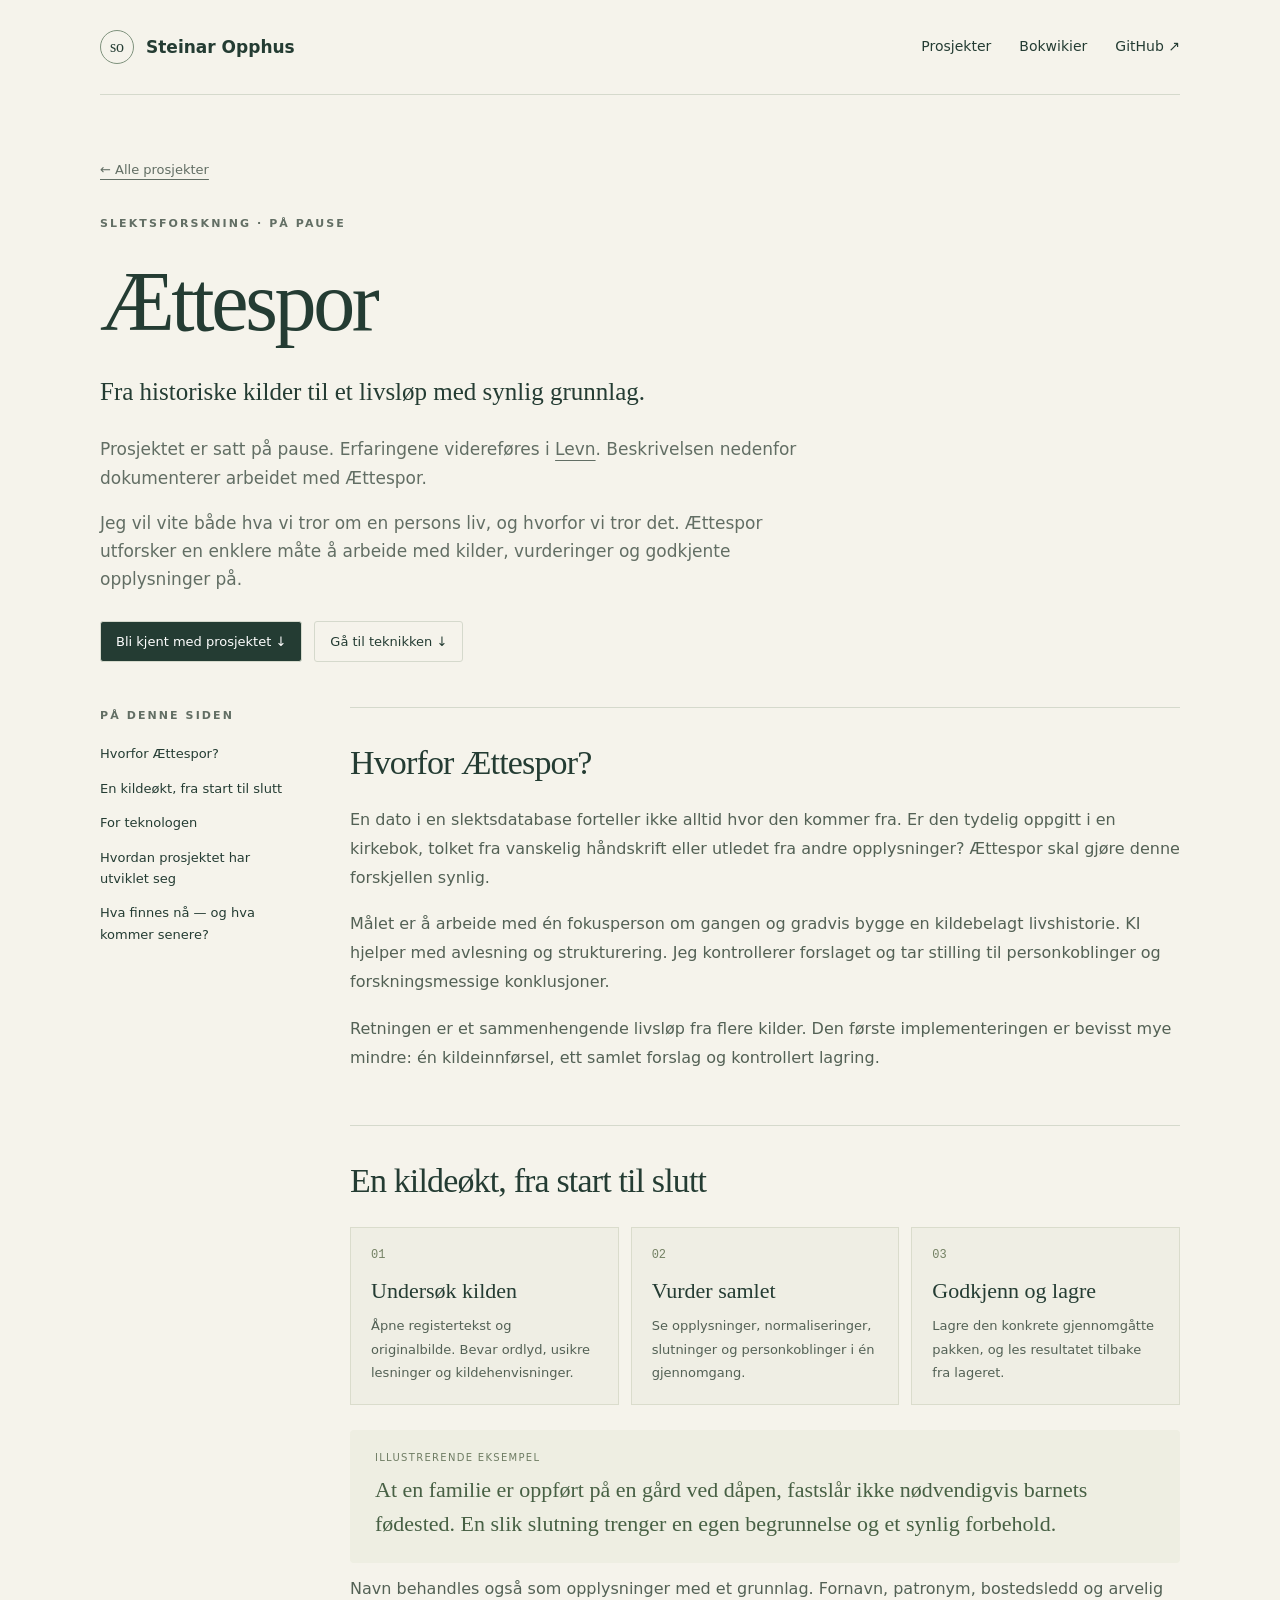
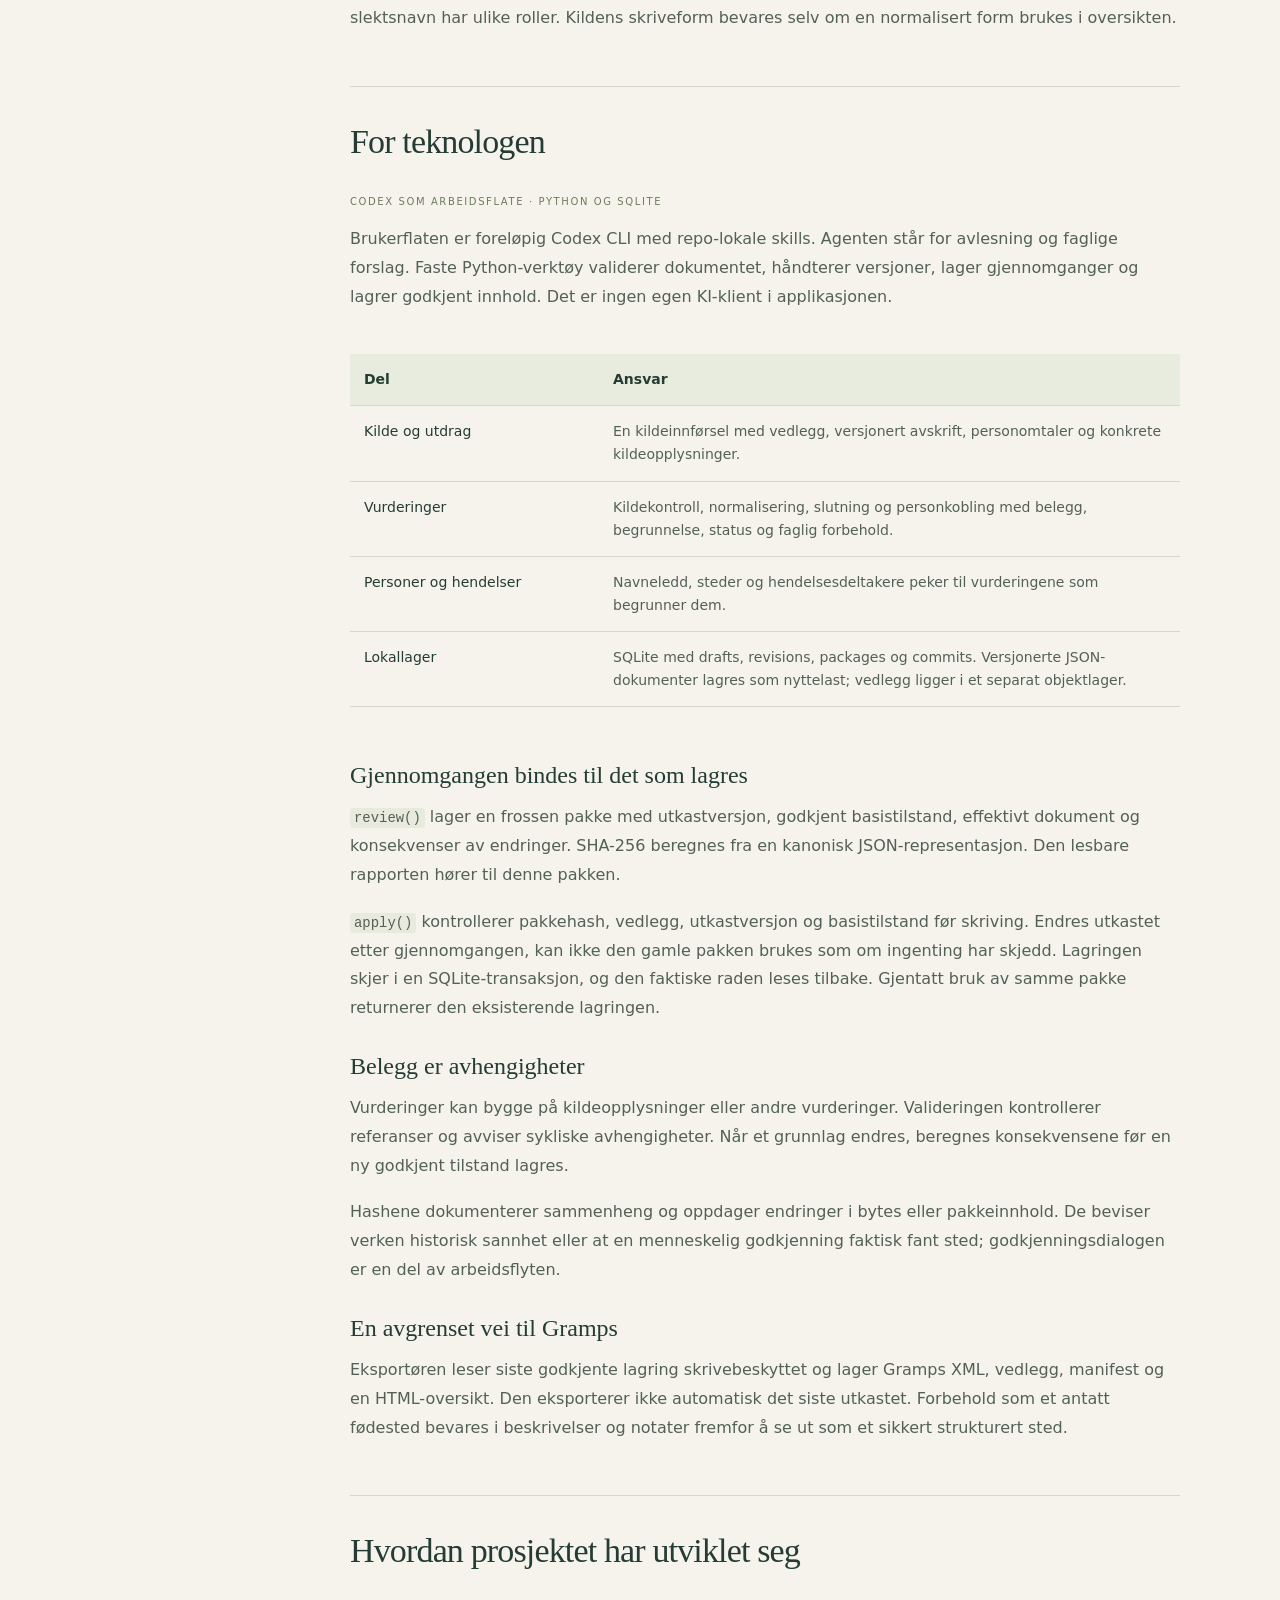
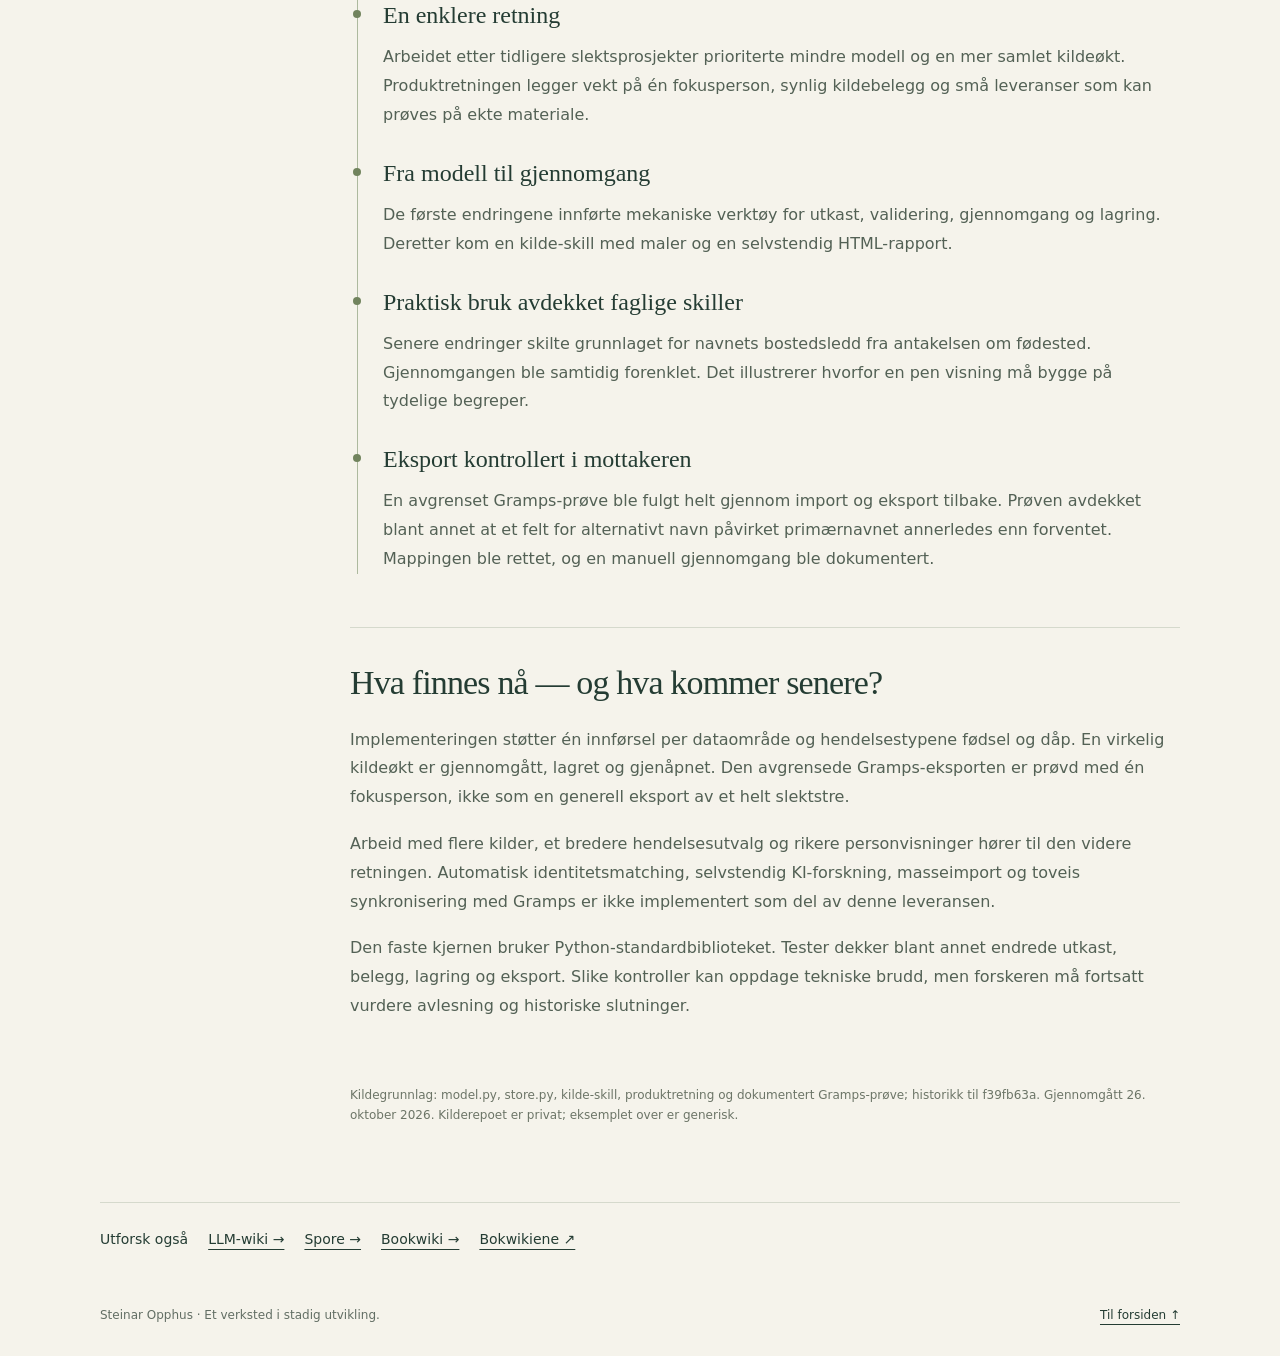
==== commit 80eb4870: "Introduce Levn and move Aettespor to paused projects" ====
--- a/aettespor.html
+++ b/aettespor.html
@@ -1 +1 @@
-<!doctype html><html lang="nb"><head><meta charset="utf-8"><meta name="viewport" content="width=device-width,initial-scale=1"><title>Ættespor — Steinar Opphus</title><meta name="description" content="Fra historiske kilder til et livsløp med synlig grunnlag."><meta name="theme-color" content="#f5f3eb"><link rel="stylesheet" href="site.css"></head><body><a class="skip" href="#innhold">Hopp til innhold</a><div class="wrap"><header><a class="brand" href="index.html"><span class="mark" aria-hidden="true">so</span>Steinar Opphus</a><nav aria-label="Hovedmeny"><a href="index.html#prosjekter">Prosjekter</a><a href="index.html#bokwikier">Bokwikier</a><a href="https://github.com/steinar-opphus">GitHub ↗</a></nav></header><main id="innhold"><div class="detail-hero"><div class="breadcrumb"><a href="index.html#prosjekter">← Alle prosjekter</a></div><p class="eyebrow">Slektsforskning · tidlig implementering</p><h1>Ættespor</h1><p class="lead">Fra historiske kilder til et livsløp med synlig grunnlag.</p><p class="intro">Jeg vil vite både hva vi tror om en persons liv, og hvorfor vi tror det. Ættespor utforsker en enklere måte å arbeide med kilder, vurderinger og godkjente opplysninger på.</p><div class="jump"><a href="#formaal">Bli kjent med prosjektet ↓</a><a href="#teknisk">Gå til teknikken ↓</a></div></div><div class="detail-grid"><aside class="toc" aria-label="På denne siden"><p class="eyebrow">På denne siden</p><a href="#formaal">Hvorfor Ættespor?</a><a href="#arbeidsflyt">En kildeøkt, fra start til slutt</a><a href="#teknisk">For teknologen</a><a href="#historikk">Hvordan prosjektet har utviklet seg</a><a href="#status">Hva finnes nå — og hva kommer senere?</a></aside><div><section class="article-section" id="formaal"><h2>Hvorfor Ættespor?</h2><p>En dato i en slektsdatabase forteller ikke alltid hvor den kommer fra. Er den tydelig oppgitt i en kirkebok, tolket fra vanskelig håndskrift eller utledet fra andre opplysninger? Ættespor skal gjøre denne forskjellen synlig.</p><p>Målet er å arbeide med én fokusperson om gangen og gradvis bygge en kildebelagt livshistorie. KI hjelper med avlesning og strukturering. Jeg kontrollerer forslaget og tar stilling til personkoblinger og forskningsmessige konklusjoner.</p><p>Retningen er et sammenhengende livsløp fra flere kilder. Den første implementeringen er bevisst mye mindre: én kildeinnførsel, ett samlet forslag og kontrollert lagring.</p></section><section class="article-section" id="arbeidsflyt"><h2>En kildeøkt, fra start til slutt</h2><div class="steps"><div class="step"><b>Undersøk kilden</b><p>Åpne registertekst og originalbilde. Bevar ordlyd, usikre lesninger og kildehenvisninger.</p></div><div class="step"><b>Vurder samlet</b><p>Se opplysninger, normaliseringer, slutninger og personkoblinger i én gjennomgang.</p></div><div class="step"><b>Godkjenn og lagre</b><p>Lagre den konkrete gjennomgåtte pakken, og les resultatet tilbake fra lageret.</p></div></div><div class="sample"><small>Illustrerende eksempel</small>At en familie er oppført på en gård ved dåpen, fastslår ikke nødvendigvis barnets fødested. En slik slutning trenger en egen begrunnelse og et synlig forbehold.</div><p>Navn behandles også som opplysninger med et grunnlag. Fornavn, patronym, bostedsledd og arvelig slektsnavn har ulike roller. Kildens skriveform bevares selv om en normalisert form brukes i oversikten.</p></section><section class="article-section" id="teknisk"><h2>For teknologen</h2><span class="tech-label">Codex som arbeidsflate · Python og SQLite</span><p>Brukerflaten er foreløpig Codex CLI med repo-lokale skills. Agenten står for avlesning og faglige forslag. Faste Python-verktøy validerer dokumentet, håndterer versjoner, lager gjennomganger og lagrer godkjent innhold. Det er ingen egen KI-klient i applikasjonen.</p><div class="table-wrap"><table><thead><tr><th>Del</th><th>Ansvar</th></tr></thead><tbody><tr><td>Kilde og utdrag</td><td>En kildeinnførsel med vedlegg, versjonert avskrift, personomtaler og konkrete kildeopplysninger.</td></tr><tr><td>Vurderinger</td><td>Kildekontroll, normalisering, slutning og personkobling med belegg, begrunnelse, status og faglig forbehold.</td></tr><tr><td>Personer og hendelser</td><td>Navneledd, steder og hendelsesdeltakere peker til vurderingene som begrunner dem.</td></tr><tr><td>Lokallager</td><td>SQLite med drafts, revisions, packages og commits. Versjonerte JSON-dokumenter lagres som nyttelast; vedlegg ligger i et separat objektlager.</td></tr></tbody></table></div><h3>Gjennomgangen bindes til det som lagres</h3><p><code>review()</code> lager en frossen pakke med utkastversjon, godkjent basistilstand, effektivt dokument og konsekvenser av endringer. SHA-256 beregnes fra en kanonisk JSON-representasjon. Den lesbare rapporten hører til denne pakken.</p><p><code>apply()</code> kontrollerer pakkehash, vedlegg, utkastversjon og basistilstand før skriving. Endres utkastet etter gjennomgangen, kan ikke den gamle pakken brukes som om ingenting har skjedd. Lagringen skjer i en SQLite-transaksjon, og den faktiske raden leses tilbake. Gjentatt bruk av samme pakke returnerer den eksisterende lagringen.</p><h3>Belegg er avhengigheter</h3><p>Vurderinger kan bygge på kildeopplysninger eller andre vurderinger. Valideringen kontrollerer referanser og avviser sykliske avhengigheter. Når et grunnlag endres, beregnes konsekvensene før en ny godkjent tilstand lagres.</p><p>Hashene dokumenterer sammenheng og oppdager endringer i bytes eller pakkeinnhold. De beviser verken historisk sannhet eller at en menneskelig godkjenning faktisk fant sted; godkjenningsdialogen er en del av arbeidsflyten.</p><h3>En avgrenset vei til Gramps</h3><p>Eksportøren leser siste godkjente lagring skrivebeskyttet og lager Gramps XML, vedlegg, manifest og en HTML-oversikt. Den eksporterer ikke automatisk det siste utkastet. Forbehold som et antatt fødested bevares i beskrivelser og notater fremfor å se ut som et sikkert strukturert sted.</p></section><section class="article-section" id="historikk"><h2>Hvordan prosjektet har utviklet seg</h2><div class="history"><h3>En enklere retning</h3><p>Arbeidet etter tidligere slektsprosjekter prioriterte mindre modell og en mer samlet kildeøkt. Produktretningen legger vekt på én fokusperson, synlig kildebelegg og små leveranser som kan prøves på ekte materiale.</p><h3>Fra modell til gjennomgang</h3><p>De første endringene innførte mekaniske verktøy for utkast, validering, gjennomgang og lagring. Deretter kom en kilde-skill med maler og en selvstendig HTML-rapport.</p><h3>Praktisk bruk avdekket faglige skiller</h3><p>Senere endringer skilte grunnlaget for navnets bostedsledd fra antakelsen om fødested. Gjennomgangen ble samtidig forenklet. Det illustrerer hvorfor en pen visning må bygge på tydelige begreper.</p><h3>Eksport kontrollert i mottakeren</h3><p>En avgrenset Gramps-prøve ble fulgt helt gjennom import og eksport tilbake. Prøven avdekket blant annet at et felt for alternativt navn påvirket primærnavnet annerledes enn forventet. Mappingen ble rettet, og en manuell gjennomgang ble dokumentert.</p></div></section><section class="article-section" id="status"><h2>Hva finnes nå — og hva kommer senere?</h2><p>Implementeringen støtter én innførsel per dataområde og hendelsestypene fødsel og dåp. En virkelig kildeøkt er gjennomgått, lagret og gjenåpnet. Den avgrensede Gramps-eksporten er prøvd med én fokusperson, ikke som en generell eksport av et helt slektstre.</p><p>Arbeid med flere kilder, et bredere hendelsesutvalg og rikere personvisninger hører til den videre retningen. Automatisk identitetsmatching, selvstendig KI-forskning, masseimport og toveis synkronisering med Gramps er ikke implementert som del av denne leveransen.</p><p>Den faste kjernen bruker Python-standardbiblioteket. Tester dekker blant annet endrede utkast, belegg, lagring og eksport. Slike kontroller kan oppdage tekniske brudd, men forskeren må fortsatt vurdere avlesning og historiske slutninger.</p></section><p class="source-note">Kildegrunnlag: model.py, store.py, kilde-skill, produktretning og dokumentert Gramps-prøve; historikk til f39fb63a. Gjennomgått 26. oktober 2026. Kilderepoet er privat; eksemplet over er generisk.</p></div></div><div class="next-projects"><span>Utforsk også</span><a href="llm-wiki.html">LLM-wiki →</a><a href="spore.html">Spore →</a><a href="bookwiki.html">Bookwiki →</a><a href="index.html#bokwikier">Bokwikiene ↗</a></div></main><footer><span>Steinar Opphus · Et verksted i stadig utvikling.</span><a href="index.html">Til forsiden ↑</a></footer></div></body></html>
+<!doctype html><html lang="nb"><head><meta charset="utf-8"><meta name="viewport" content="width=device-width,initial-scale=1"><title>Ættespor — Steinar Opphus</title><meta name="description" content="Fra historiske kilder til et livsløp med synlig grunnlag."><meta name="theme-color" content="#f5f3eb"><link rel="stylesheet" href="site.css"></head><body><a class="skip" href="#innhold">Hopp til innhold</a><div class="wrap"><header><a class="brand" href="index.html"><span class="mark" aria-hidden="true">so</span>Steinar Opphus</a><nav aria-label="Hovedmeny"><a href="index.html#prosjekter">Prosjekter</a><a href="index.html#bokwikier">Bokwikier</a><a href="https://github.com/steinar-opphus">GitHub ↗</a></nav></header><main id="innhold"><div class="detail-hero"><div class="breadcrumb"><a href="index.html#prosjekter">← Alle prosjekter</a></div><p class="eyebrow">Slektsforskning · på pause</p><h1>Ættespor</h1><p class="lead">Fra historiske kilder til et livsløp med synlig grunnlag.</p><p class="intro">Prosjektet er satt på pause. Erfaringene videreføres i <a href="levn.html">Levn</a>. Beskrivelsen nedenfor dokumenterer arbeidet med Ættespor.</p><p class="intro">Jeg vil vite både hva vi tror om en persons liv, og hvorfor vi tror det. Ættespor utforsker en enklere måte å arbeide med kilder, vurderinger og godkjente opplysninger på.</p><div class="jump"><a href="#formaal">Bli kjent med prosjektet ↓</a><a href="#teknisk">Gå til teknikken ↓</a></div></div><div class="detail-grid"><aside class="toc" aria-label="På denne siden"><p class="eyebrow">På denne siden</p><a href="#formaal">Hvorfor Ættespor?</a><a href="#arbeidsflyt">En kildeøkt, fra start til slutt</a><a href="#teknisk">For teknologen</a><a href="#historikk">Hvordan prosjektet har utviklet seg</a><a href="#status">Hva finnes nå — og hva kommer senere?</a></aside><div><section class="article-section" id="formaal"><h2>Hvorfor Ættespor?</h2><p>En dato i en slektsdatabase forteller ikke alltid hvor den kommer fra. Er den tydelig oppgitt i en kirkebok, tolket fra vanskelig håndskrift eller utledet fra andre opplysninger? Ættespor skal gjøre denne forskjellen synlig.</p><p>Målet er å arbeide med én fokusperson om gangen og gradvis bygge en kildebelagt livshistorie. KI hjelper med avlesning og strukturering. Jeg kontrollerer forslaget og tar stilling til personkoblinger og forskningsmessige konklusjoner.</p><p>Retningen er et sammenhengende livsløp fra flere kilder. Den første implementeringen er bevisst mye mindre: én kildeinnførsel, ett samlet forslag og kontrollert lagring.</p></section><section class="article-section" id="arbeidsflyt"><h2>En kildeøkt, fra start til slutt</h2><div class="steps"><div class="step"><b>Undersøk kilden</b><p>Åpne registertekst og originalbilde. Bevar ordlyd, usikre lesninger og kildehenvisninger.</p></div><div class="step"><b>Vurder samlet</b><p>Se opplysninger, normaliseringer, slutninger og personkoblinger i én gjennomgang.</p></div><div class="step"><b>Godkjenn og lagre</b><p>Lagre den konkrete gjennomgåtte pakken, og les resultatet tilbake fra lageret.</p></div></div><div class="sample"><small>Illustrerende eksempel</small>At en familie er oppført på en gård ved dåpen, fastslår ikke nødvendigvis barnets fødested. En slik slutning trenger en egen begrunnelse og et synlig forbehold.</div><p>Navn behandles også som opplysninger med et grunnlag. Fornavn, patronym, bostedsledd og arvelig slektsnavn har ulike roller. Kildens skriveform bevares selv om en normalisert form brukes i oversikten.</p></section><section class="article-section" id="teknisk"><h2>For teknologen</h2><span class="tech-label">Codex som arbeidsflate · Python og SQLite</span><p>Brukerflaten er foreløpig Codex CLI med repo-lokale skills. Agenten står for avlesning og faglige forslag. Faste Python-verktøy validerer dokumentet, håndterer versjoner, lager gjennomganger og lagrer godkjent innhold. Det er ingen egen KI-klient i applikasjonen.</p><div class="table-wrap"><table><thead><tr><th>Del</th><th>Ansvar</th></tr></thead><tbody><tr><td>Kilde og utdrag</td><td>En kildeinnførsel med vedlegg, versjonert avskrift, personomtaler og konkrete kildeopplysninger.</td></tr><tr><td>Vurderinger</td><td>Kildekontroll, normalisering, slutning og personkobling med belegg, begrunnelse, status og faglig forbehold.</td></tr><tr><td>Personer og hendelser</td><td>Navneledd, steder og hendelsesdeltakere peker til vurderingene som begrunner dem.</td></tr><tr><td>Lokallager</td><td>SQLite med drafts, revisions, packages og commits. Versjonerte JSON-dokumenter lagres som nyttelast; vedlegg ligger i et separat objektlager.</td></tr></tbody></table></div><h3>Gjennomgangen bindes til det som lagres</h3><p><code>review()</code> lager en frossen pakke med utkastversjon, godkjent basistilstand, effektivt dokument og konsekvenser av endringer. SHA-256 beregnes fra en kanonisk JSON-representasjon. Den lesbare rapporten hører til denne pakken.</p><p><code>apply()</code> kontrollerer pakkehash, vedlegg, utkastversjon og basistilstand før skriving. Endres utkastet etter gjennomgangen, kan ikke den gamle pakken brukes som om ingenting har skjedd. Lagringen skjer i en SQLite-transaksjon, og den faktiske raden leses tilbake. Gjentatt bruk av samme pakke returnerer den eksisterende lagringen.</p><h3>Belegg er avhengigheter</h3><p>Vurderinger kan bygge på kildeopplysninger eller andre vurderinger. Valideringen kontrollerer referanser og avviser sykliske avhengigheter. Når et grunnlag endres, beregnes konsekvensene før en ny godkjent tilstand lagres.</p><p>Hashene dokumenterer sammenheng og oppdager endringer i bytes eller pakkeinnhold. De beviser verken historisk sannhet eller at en menneskelig godkjenning faktisk fant sted; godkjenningsdialogen er en del av arbeidsflyten.</p><h3>En avgrenset vei til Gramps</h3><p>Eksportøren leser siste godkjente lagring skrivebeskyttet og lager Gramps XML, vedlegg, manifest og en HTML-oversikt. Den eksporterer ikke automatisk det siste utkastet. Forbehold som et antatt fødested bevares i beskrivelser og notater fremfor å se ut som et sikkert strukturert sted.</p></section><section class="article-section" id="historikk"><h2>Hvordan prosjektet har utviklet seg</h2><div class="history"><h3>En enklere retning</h3><p>Arbeidet etter tidligere slektsprosjekter prioriterte mindre modell og en mer samlet kildeøkt. Produktretningen legger vekt på én fokusperson, synlig kildebelegg og små leveranser som kan prøves på ekte materiale.</p><h3>Fra modell til gjennomgang</h3><p>De første endringene innførte mekaniske verktøy for utkast, validering, gjennomgang og lagring. Deretter kom en kilde-skill med maler og en selvstendig HTML-rapport.</p><h3>Praktisk bruk avdekket faglige skiller</h3><p>Senere endringer skilte grunnlaget for navnets bostedsledd fra antakelsen om fødested. Gjennomgangen ble samtidig forenklet. Det illustrerer hvorfor en pen visning må bygge på tydelige begreper.</p><h3>Eksport kontrollert i mottakeren</h3><p>En avgrenset Gramps-prøve ble fulgt helt gjennom import og eksport tilbake. Prøven avdekket blant annet at et felt for alternativt navn påvirket primærnavnet annerledes enn forventet. Mappingen ble rettet, og en manuell gjennomgang ble dokumentert.</p></div></section><section class="article-section" id="status"><h2>Hva finnes nå — og hva kommer senere?</h2><p>Implementeringen støtter én innførsel per dataområde og hendelsestypene fødsel og dåp. En virkelig kildeøkt er gjennomgått, lagret og gjenåpnet. Den avgrensede Gramps-eksporten er prøvd med én fokusperson, ikke som en generell eksport av et helt slektstre.</p><p>Arbeid med flere kilder, et bredere hendelsesutvalg og rikere personvisninger hører til den videre retningen. Automatisk identitetsmatching, selvstendig KI-forskning, masseimport og toveis synkronisering med Gramps er ikke implementert som del av denne leveransen.</p><p>Den faste kjernen bruker Python-standardbiblioteket. Tester dekker blant annet endrede utkast, belegg, lagring og eksport. Slike kontroller kan oppdage tekniske brudd, men forskeren må fortsatt vurdere avlesning og historiske slutninger.</p></section><p class="source-note">Kildegrunnlag: model.py, store.py, kilde-skill, produktretning og dokumentert Gramps-prøve; historikk til f39fb63a. Gjennomgått 26. oktober 2026. Kilderepoet er privat; eksemplet over er generisk.</p></div></div><div class="next-projects"><span>Utforsk også</span><a href="llm-wiki.html">LLM-wiki →</a><a href="spore.html">Spore →</a><a href="bookwiki.html">Bookwiki →</a><a href="index.html#bokwikier">Bokwikiene ↗</a></div></main><footer><span>Steinar Opphus · Et verksted i stadig utvikling.</span><a href="index.html">Til forsiden ↑</a></footer></div></body></html>
--- a/site.css
+++ b/site.css
@@ -4,4 +4,6 @@
 .detail-hero{padding:64px 0 45px;max-width:820px}.breadcrumb{font-size:13px;color:var(--muted);margin-bottom:35px}.detail-hero h1{font:clamp(48px,7vw,84px)/1.1 var(--serif);letter-spacing:-.04em;margin:12px 0 20px}.detail-hero .lead{font:25px/1.5 var(--serif);max-width:750px}.detail-hero .intro{color:var(--muted);max-width:720px}.jump{display:flex;gap:12px;flex-wrap:wrap;margin-top:28px}.jump a{font-size:13px;padding:9px 15px;border:1px solid var(--line);border-radius:3px;text-decoration:none}.jump a:first-child{background:var(--ink);color:white}.detail-grid{display:grid;grid-template-columns:190px 1fr;gap:60px;padding-bottom:65px}.toc{font-size:13px;position:sticky;top:28px;align-self:start}.toc a{display:block;margin:13px 0;text-decoration:none}.toc .eyebrow{margin-bottom:18px}.article-section{padding:35px 0;border-top:1px solid var(--line);scroll-margin-top:25px}.article-section h2{font:34px/1.2 var(--serif);letter-spacing:-.025em;margin:0 0 22px}.article-section h3{font:24px/1.3 var(--serif);margin:28px 0 12px}.article-section p,.article-section li{font-size:16px;line-height:1.8;color:#536155}.article-section p{margin:12px 0 18px}.article-section ul,.article-section ol{padding-left:22px}.article-section li{margin:8px 0}.article-section strong{color:var(--ink)}.callout{border-left:3px solid #819467;background:#e9eddf;padding:18px 23px;margin:25px 0}.callout p{margin:0}.steps{counter-reset:step;display:grid;grid-template-columns:repeat(3,1fr);gap:12px;margin:25px 0}.step{background:#efeee4;border:1px solid #dadccc;padding:20px}.step:before{counter-increment:step;content:'0'counter(step);display:block;font:12px ui-monospace,monospace;color:#738163;margin-bottom:16px}.step b{display:block;font:22px var(--serif);margin-bottom:10px}.step p{font-size:13px;margin:0}.tech-label{font-size:10px;letter-spacing:.16em;text-transform:uppercase;color:#6c7c5d}.table-wrap{overflow-x:auto}table{width:100%;border-collapse:collapse;font-size:14px;margin:25px 0}th,td{text-align:left;vertical-align:top;padding:14px;border-bottom:1px solid var(--line)}th{background:#e8ecde;font-weight:600}td:first-child{width:30%;color:var(--ink)}td{color:#536155}code{font-size:.87em;background:#e7eadd;padding:2px 4px;border-radius:3px;overflow-wrap:anywhere}.history{border-left:1px solid #adb99e;margin:24px 0 0 7px;padding-left:25px}.history h3{position:relative}.history h3:before{content:'';position:absolute;left:-30px;top:10px;width:8px;height:8px;border-radius:50%;background:#71835d}.source-note{font-size:12px!important;color:#6c7567!important}.next-projects{display:flex;gap:20px;flex-wrap:wrap;border-top:1px solid var(--line);padding:25px 0;font-size:14px}.sample{font:22px/1.55 var(--serif);color:#476044;padding:22px 25px;background:#eeeee2;border-radius:4px}.sample small{display:block;font:10px system-ui;text-transform:uppercase;letter-spacing:.13em;margin-bottom:10px;color:#6f7d64}@media(max-width:800px){.detail-grid{grid-template-columns:1fr;gap:10px}.toc{position:static;display:flex;gap:15px;flex-wrap:wrap;padding-bottom:15px}.toc .eyebrow{width:100%;margin-bottom:0}.toc a{margin:0}.detail-hero{padding-top:35px}.steps{grid-template-columns:1fr}.step{display:grid;grid-template-columns:30px 1fr;gap:0 12px}.step:before{grid-row:1/3}.step p{grid-column:2}.detail-hero .lead{font-size:22px}.article-section h2{font-size:29px}}
 
 
-.workflow-map{display:flex;align-items:center;justify-content:center;gap:12px;flex-wrap:wrap;background:#e8eddf;border:1px solid #d1dac6;padding:25px;margin:25px 0}.workflow-map>span:not([aria-hidden]){font-size:13px;padding:10px 12px;background:#fcfcf6;border:1px solid #cbd4bd;border-radius:3px}.workflow-map small{display:block;width:100%;text-align:center;font-size:12px;color:#536155;margin-top:12px}.agent-note{max-width:340px;background:#fcfcf5;border:1px solid #cbd2bf;padding:28px;box-shadow:12px 16px 0 #82927224;transform:rotate(2deg)}.agent-note h4{font:26px var(--serif);margin:0 0 18px}.agent-note p{font-size:12px;color:#5b6955;border-top:1px solid #d9dfce;padding-top:10px}.agent-note code{font-size:11px}.agent-note b{color:#344c3c}+.workflow-map{display:flex;align-items:center;justify-content:center;gap:12px;flex-wrap:wrap;background:#e8eddf;border:1px solid #d1dac6;padding:25px;margin:25px 0}.workflow-map>span:not([aria-hidden]){font-size:13px;padding:10px 12px;background:#fcfcf6;border:1px solid #cbd4bd;border-radius:3px}.workflow-map small{display:block;width:100%;text-align:center;font-size:12px;color:#536155;margin-top:12px}.agent-note{max-width:340px;background:#fcfcf5;border:1px solid #cbd2bf;padding:28px;box-shadow:12px 16px 0 #82927224;transform:rotate(2deg)}.agent-note h4{font:26px var(--serif);margin:0 0 18px}.agent-note p{font-size:12px;color:#5b6955;border-top:1px solid #d9dfce;padding-top:10px}.agent-note code{font-size:11px}.agent-note b{color:#344c3c}
+/* Screenshots on the Spore project page. */
+.spore-shot{margin:26px 0 32px;min-width:0}.spore-shot>a{display:block;border:1px solid var(--line);border-radius:6px;overflow:hidden;background:#f6edd9;cursor:zoom-in}.spore-shot img{display:block;width:100%;height:auto}.spore-shot figcaption{font-size:14px;line-height:1.7;color:var(--muted);padding:14px 0 0}.spore-shot figcaption strong{color:var(--ink)}.spore-shot figcaption span{display:block;font-size:12px;color:var(--green);margin-top:8px}.spore-shot-grid{display:grid;grid-template-columns:1fr 1fr;gap:24px;align-items:start}.spore-shot-grid .spore-shot{margin:0 0 20px}@media(max-width:600px){.spore-shot-grid{grid-template-columns:1fr;gap:12px}}
